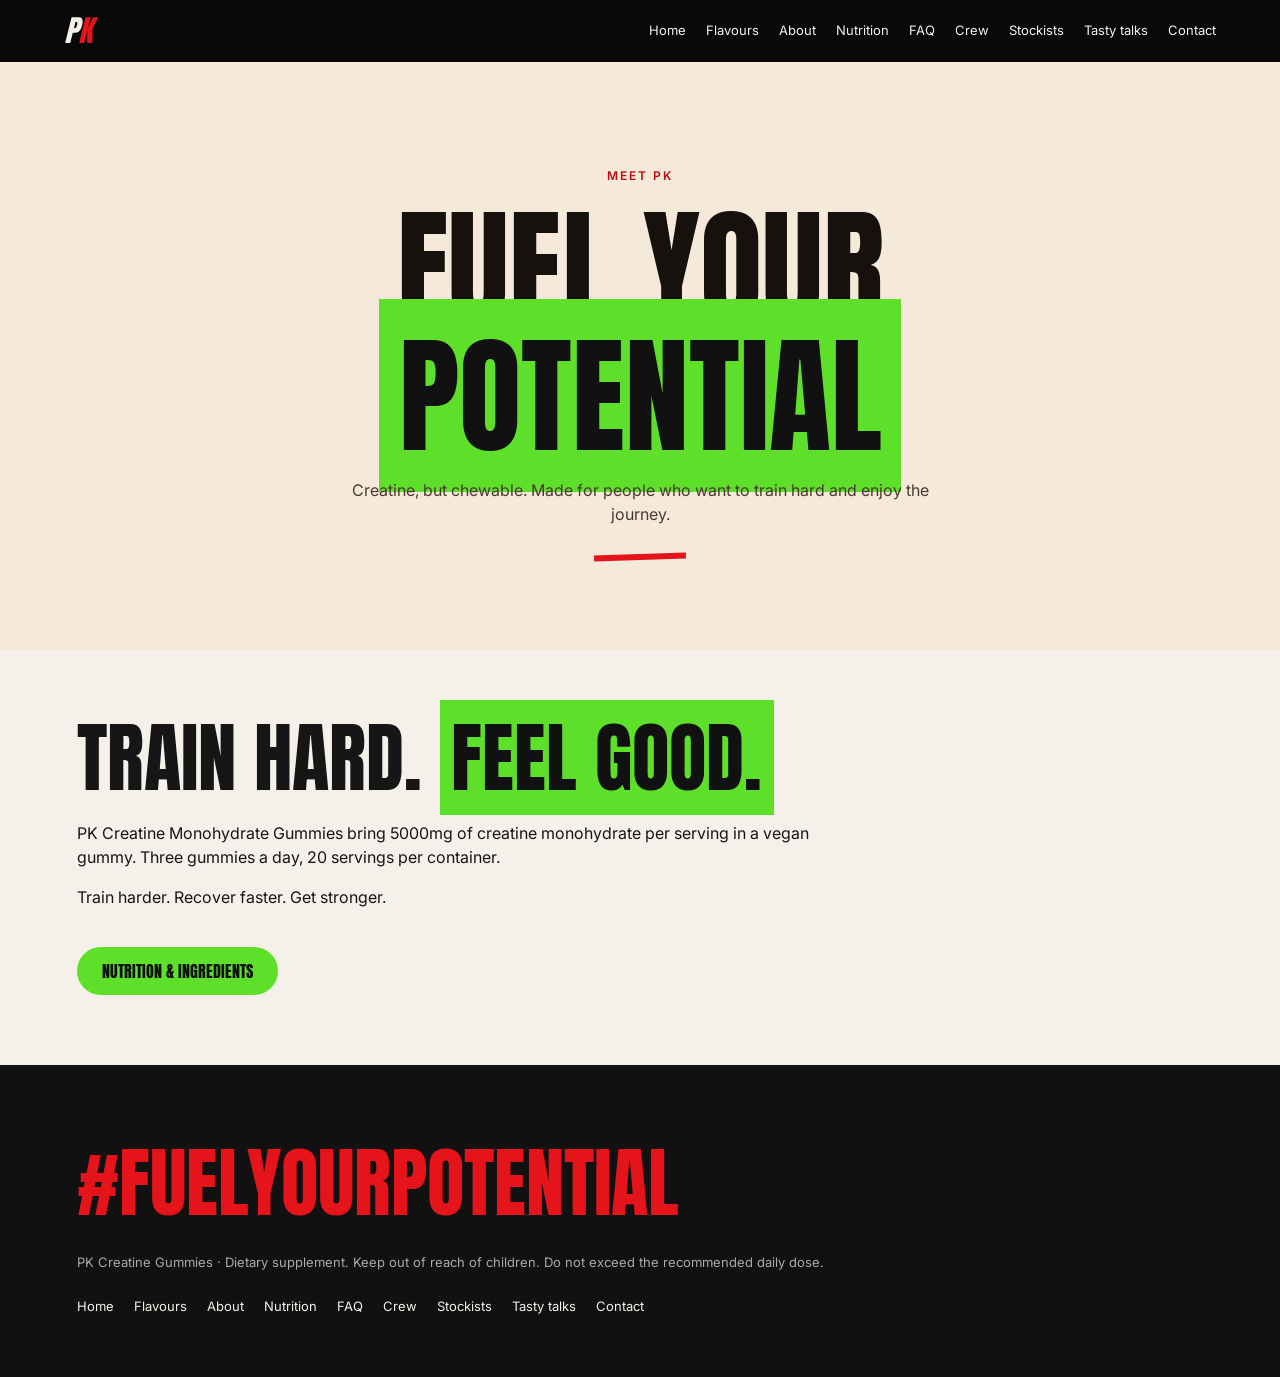
==== about.html @ a65adfba "Add flavour concepts and light editorial pages Co-authored-by: arena-agent <297053741+arena-agent@us" ====
<!doctype html><html lang="en"><head><meta charset="utf-8"><meta name="viewport" content="width=device-width, initial-scale=1"><title>About | PK Creatine Gummies</title><link href="https://fonts.googleapis.com/css2?family=Anton&family=Inter:wght@400;600;700&display=swap" rel="stylesheet"><style>:root{--red:#e5141b;--green:#5ee02b;--bone:#f5f1ea}*{box-sizing:border-box}body{margin:0;background:#0a0a0a;color:var(--bone);font:16px/1.5 Inter,system-ui,sans-serif}h1,h2,h3,.brand,.btn{font-family:Anton,Impact,sans-serif;text-transform:uppercase;font-weight:400;line-height:1}a{color:inherit}header{position:sticky;top:0;z-index:5;background:#0a0a0aef;display:flex;align-items:center;justify-content:space-between;padding:16px 5vw;gap:20px}header .brand{font-style:italic;font-size:30px;text-decoration:none}header .brand span{color:var(--red)}nav{display:flex;gap:20px;align-items:center;flex-wrap:wrap}nav a{font-size:13px;text-decoration:none}nav a:hover{color:var(--green)}main{min-height:75vh}.hero{padding:100px 6vw 80px;background:radial-gradient(circle at 85% 20%,#8e0a0f,#120608 55%,#0a0a0a)}.eyebrow{text-transform:uppercase;letter-spacing:.16em;color:var(--green);font-size:12px;font-weight:600}h1{font-size:clamp(58px,10vw,140px);max-width:1000px;margin:18px 0}h1 em,h2 em{font-style:normal;background:var(--green);color:#111;padding:0 .15em}.hero p{max-width:620px;color:#ddd}.section{padding:70px 6vw}.light{background:var(--bone);color:#161616}.section h2{font-size:clamp(40px,6vw,80px);margin:0 0 24px}.grid{display:grid;grid-template-columns:repeat(auto-fit,minmax(230px,1fr));gap:20px}.card{background:#222;border-radius:24px;overflow:hidden}.light .card{background:#fff}.card img{width:100%;aspect-ratio:1;object-fit:cover}.content{padding:24px}.content h3{font-size:32px;margin:0 0 12px}.badge{display:inline-block;background:var(--green);color:#111;padding:6px 10px;border-radius:30px;font-size:11px;font-weight:700;text-transform:uppercase}.btn{display:inline-block;background:var(--green);color:#111;padding:16px 25px;border-radius:40px;text-decoration:none;margin-top:22px}.copy{max-width:750px}.note{font-size:14px;opacity:.75}footer{padding:60px 6vw;background:#111}footer strong{font:clamp(35px,6vw,80px) Anton,Impact,sans-serif;color:var(--red)}footer p{font-size:13px;color:#aaa}footer nav{margin-top:25px}@media(max-width:700px){header{align-items:flex-start}header nav{gap:9px 14px;justify-content:flex-end}header nav a{font-size:11px}.hero{padding-top:70px}}.hero{background:#f5e9da;color:#17110e;text-align:center;position:relative;overflow:hidden;padding:100px 6vw 90px}.hero h1{margin:18px auto}.hero p{color:#4c3730;margin:0 auto;max-width:620px}.hero .eyebrow{color:#b80e15}.hero:after{content:"";display:block;width:92px;height:6px;background:#e5141b;margin:28px auto 0;transform:rotate(-2deg)}.light .card{box-shadow:0 12px 35px #4a231112}.card .content h3{margin-top:10px}.section{position:relative}.card img{transition:transform .4s}.card:hover img{transform:scale(1.025)}@media(max-width:700px){.hero{padding:72px 6vw 65px}}</style></head><body><header><a class="brand" href="index.html" aria-label="PK home">P<span>K</span></a><nav aria-label="Main navigation"><a href="index.html">Home</a><a href="shop.html">Flavours</a><a href="about.html">About</a><a href="nutrition.html">Nutrition</a><a href="faq.html">FAQ</a><a href="crew.html">Crew</a><a href="stockists.html">Stockists</a><a href="talks.html">Tasty talks</a><a href="contact.html">Contact</a></nav></header><main><section class="hero"><span class="eyebrow">Meet PK</span><h1>Fuel your <em>potential</em></h1><p>Creatine, but chewable. Made for people who want to train hard and enjoy the journey.</p></section><section class="section light"><div class="copy"><h2>Train hard. <em>Feel good.</em></h2><p>PK Creatine Monohydrate Gummies bring 5000mg of creatine monohydrate per serving in a vegan gummy. Three gummies a day, 20 servings per container.</p><p>Train harder. Recover faster. Get stronger.</p><a class="btn" href="index.html#nut">Nutrition &amp; ingredients</a></div></section></main><footer><strong>#FUELYOURPOTENTIAL</strong><p>PK Creatine Gummies · Dietary supplement. Keep out of reach of children. Do not exceed the recommended daily dose.</p><nav aria-label="Footer navigation"><a href="index.html">Home</a><a href="shop.html">Flavours</a><a href="about.html">About</a><a href="nutrition.html">Nutrition</a><a href="faq.html">FAQ</a><a href="crew.html">Crew</a><a href="stockists.html">Stockists</a><a href="talks.html">Tasty talks</a><a href="contact.html">Contact</a></nav></footer></body></html>
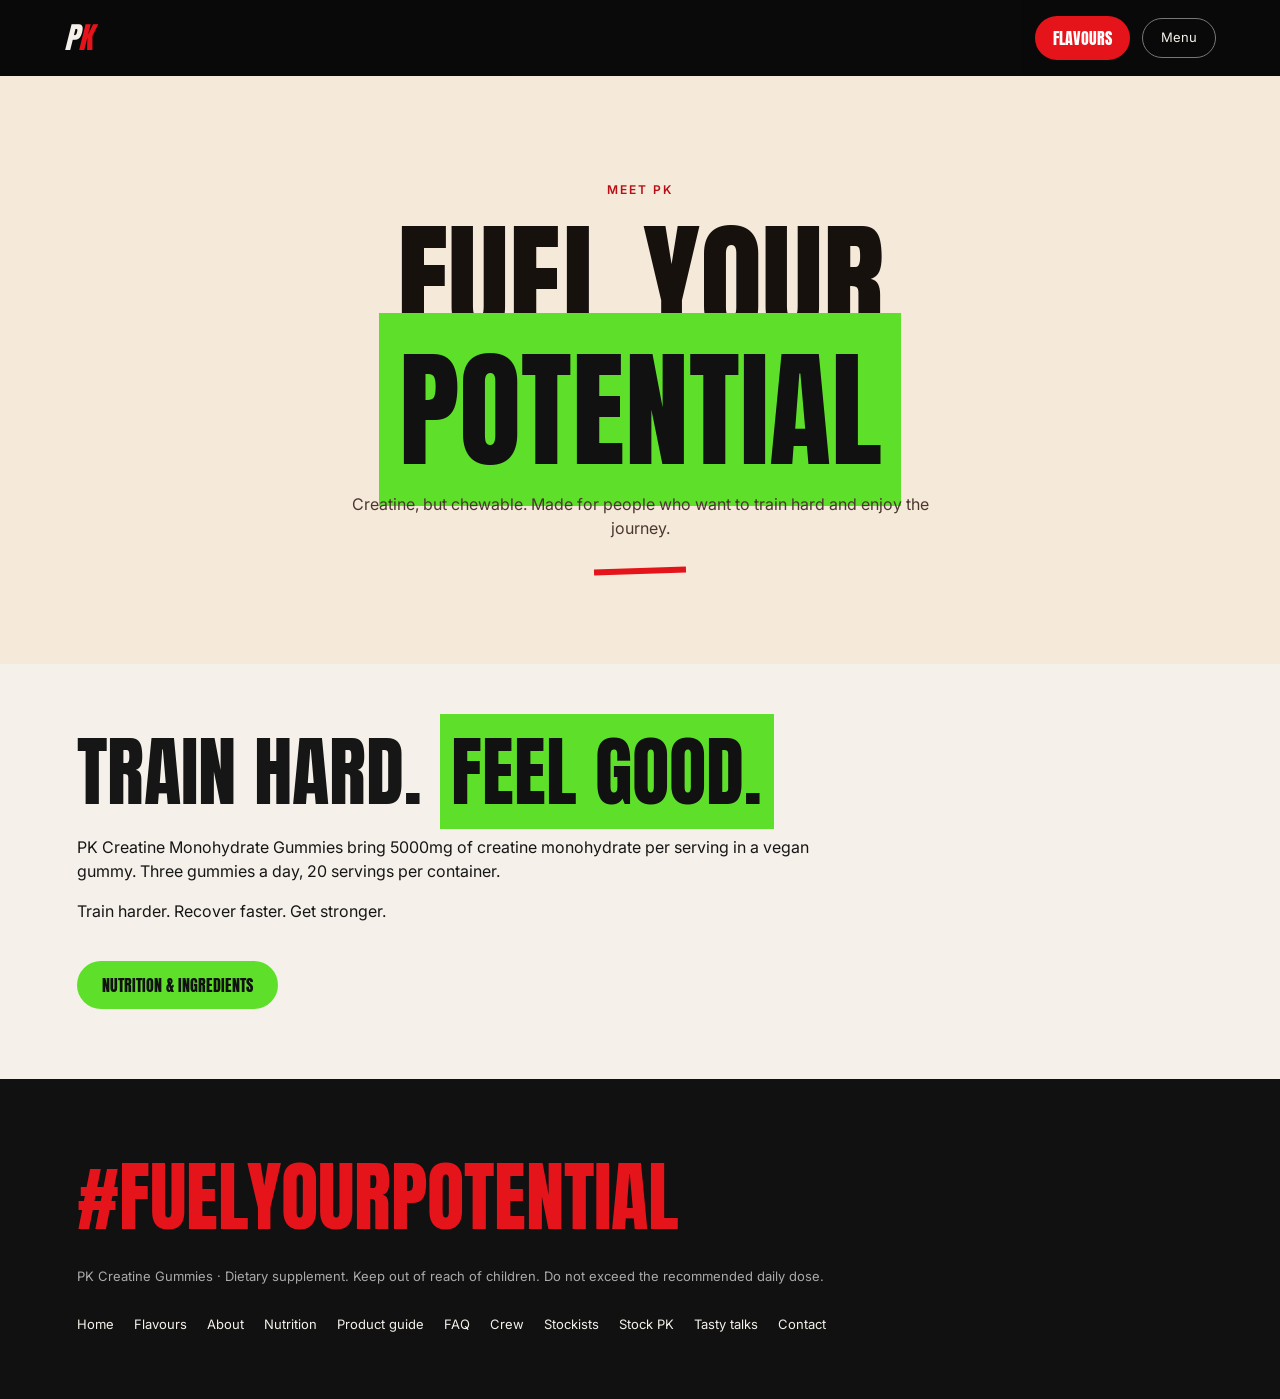
==== commit 0ae8f5a0: "Enhance navigation and add product and partner pages Co-authored-by: arena-agent <297053741+arena-ag" ====
--- a/about.html
+++ b/about.html
@@ -1 +1 @@
-<!doctype html><html lang="en"><head><meta charset="utf-8"><meta name="viewport" content="width=device-width, initial-scale=1"><title>About | PK Creatine Gummies</title><link href="https://fonts.googleapis.com/css2?family=Anton&family=Inter:wght@400;600;700&display=swap" rel="stylesheet"><style>:root{--red:#e5141b;--green:#5ee02b;--bone:#f5f1ea}*{box-sizing:border-box}body{margin:0;background:#0a0a0a;color:var(--bone);font:16px/1.5 Inter,system-ui,sans-serif}h1,h2,h3,.brand,.btn{font-family:Anton,Impact,sans-serif;text-transform:uppercase;font-weight:400;line-height:1}a{color:inherit}header{position:sticky;top:0;z-index:5;background:#0a0a0aef;display:flex;align-items:center;justify-content:space-between;padding:16px 5vw;gap:20px}header .brand{font-style:italic;font-size:30px;text-decoration:none}header .brand span{color:var(--red)}nav{display:flex;gap:20px;align-items:center;flex-wrap:wrap}nav a{font-size:13px;text-decoration:none}nav a:hover{color:var(--green)}main{min-height:75vh}.hero{padding:100px 6vw 80px;background:radial-gradient(circle at 85% 20%,#8e0a0f,#120608 55%,#0a0a0a)}.eyebrow{text-transform:uppercase;letter-spacing:.16em;color:var(--green);font-size:12px;font-weight:600}h1{font-size:clamp(58px,10vw,140px);max-width:1000px;margin:18px 0}h1 em,h2 em{font-style:normal;background:var(--green);color:#111;padding:0 .15em}.hero p{max-width:620px;color:#ddd}.section{padding:70px 6vw}.light{background:var(--bone);color:#161616}.section h2{font-size:clamp(40px,6vw,80px);margin:0 0 24px}.grid{display:grid;grid-template-columns:repeat(auto-fit,minmax(230px,1fr));gap:20px}.card{background:#222;border-radius:24px;overflow:hidden}.light .card{background:#fff}.card img{width:100%;aspect-ratio:1;object-fit:cover}.content{padding:24px}.content h3{font-size:32px;margin:0 0 12px}.badge{display:inline-block;background:var(--green);color:#111;padding:6px 10px;border-radius:30px;font-size:11px;font-weight:700;text-transform:uppercase}.btn{display:inline-block;background:var(--green);color:#111;padding:16px 25px;border-radius:40px;text-decoration:none;margin-top:22px}.copy{max-width:750px}.note{font-size:14px;opacity:.75}footer{padding:60px 6vw;background:#111}footer strong{font:clamp(35px,6vw,80px) Anton,Impact,sans-serif;color:var(--red)}footer p{font-size:13px;color:#aaa}footer nav{margin-top:25px}@media(max-width:700px){header{align-items:flex-start}header nav{gap:9px 14px;justify-content:flex-end}header nav a{font-size:11px}.hero{padding-top:70px}}.hero{background:#f5e9da;color:#17110e;text-align:center;position:relative;overflow:hidden;padding:100px 6vw 90px}.hero h1{margin:18px auto}.hero p{color:#4c3730;margin:0 auto;max-width:620px}.hero .eyebrow{color:#b80e15}.hero:after{content:"";display:block;width:92px;height:6px;background:#e5141b;margin:28px auto 0;transform:rotate(-2deg)}.light .card{box-shadow:0 12px 35px #4a231112}.card .content h3{margin-top:10px}.section{position:relative}.card img{transition:transform .4s}.card:hover img{transform:scale(1.025)}@media(max-width:700px){.hero{padding:72px 6vw 65px}}</style></head><body><header><a class="brand" href="index.html" aria-label="PK home">P<span>K</span></a><nav aria-label="Main navigation"><a href="index.html">Home</a><a href="shop.html">Flavours</a><a href="about.html">About</a><a href="nutrition.html">Nutrition</a><a href="faq.html">FAQ</a><a href="crew.html">Crew</a><a href="stockists.html">Stockists</a><a href="talks.html">Tasty talks</a><a href="contact.html">Contact</a></nav></header><main><section class="hero"><span class="eyebrow">Meet PK</span><h1>Fuel your <em>potential</em></h1><p>Creatine, but chewable. Made for people who want to train hard and enjoy the journey.</p></section><section class="section light"><div class="copy"><h2>Train hard. <em>Feel good.</em></h2><p>PK Creatine Monohydrate Gummies bring 5000mg of creatine monohydrate per serving in a vegan gummy. Three gummies a day, 20 servings per container.</p><p>Train harder. Recover faster. Get stronger.</p><a class="btn" href="index.html#nut">Nutrition &amp; ingredients</a></div></section></main><footer><strong>#FUELYOURPOTENTIAL</strong><p>PK Creatine Gummies · Dietary supplement. Keep out of reach of children. Do not exceed the recommended daily dose.</p><nav aria-label="Footer navigation"><a href="index.html">Home</a><a href="shop.html">Flavours</a><a href="about.html">About</a><a href="nutrition.html">Nutrition</a><a href="faq.html">FAQ</a><a href="crew.html">Crew</a><a href="stockists.html">Stockists</a><a href="talks.html">Tasty talks</a><a href="contact.html">Contact</a></nav></footer></body></html>+<!doctype html><html lang="en"><head><meta charset="utf-8"><meta name="viewport" content="width=device-width, initial-scale=1"><title>About | PK Creatine Gummies</title><link href="https://fonts.googleapis.com/css2?family=Anton&family=Inter:wght@400;600;700&display=swap" rel="stylesheet"><style>:root{--red:#e5141b;--green:#5ee02b;--bone:#f5f1ea}*{box-sizing:border-box}body{margin:0;background:#0a0a0a;color:var(--bone);font:16px/1.5 Inter,system-ui,sans-serif}h1,h2,h3,.brand,.btn{font-family:Anton,Impact,sans-serif;text-transform:uppercase;font-weight:400;line-height:1}a{color:inherit}header{position:sticky;top:0;z-index:5;background:#0a0a0aef;display:flex;align-items:center;justify-content:space-between;padding:16px 5vw;gap:20px}header .brand{font-style:italic;font-size:30px;text-decoration:none}header .brand span{color:var(--red)}nav{display:flex;gap:20px;align-items:center;flex-wrap:wrap}nav a{font-size:13px;text-decoration:none}nav a:hover{color:var(--green)}main{min-height:75vh}.hero{padding:100px 6vw 80px;background:radial-gradient(circle at 85% 20%,#8e0a0f,#120608 55%,#0a0a0a)}.eyebrow{text-transform:uppercase;letter-spacing:.16em;color:var(--green);font-size:12px;font-weight:600}h1{font-size:clamp(58px,10vw,140px);max-width:1000px;margin:18px 0}h1 em,h2 em{font-style:normal;background:var(--green);color:#111;padding:0 .15em}.hero p{max-width:620px;color:#ddd}.section{padding:70px 6vw}.light{background:var(--bone);color:#161616}.section h2{font-size:clamp(40px,6vw,80px);margin:0 0 24px}.grid{display:grid;grid-template-columns:repeat(auto-fit,minmax(230px,1fr));gap:20px}.card{background:#222;border-radius:24px;overflow:hidden}.light .card{background:#fff}.card img{width:100%;aspect-ratio:1;object-fit:cover}.content{padding:24px}.content h3{font-size:32px;margin:0 0 12px}.badge{display:inline-block;background:var(--green);color:#111;padding:6px 10px;border-radius:30px;font-size:11px;font-weight:700;text-transform:uppercase}.btn{display:inline-block;background:var(--green);color:#111;padding:16px 25px;border-radius:40px;text-decoration:none;margin-top:22px}.copy{max-width:750px}.note{font-size:14px;opacity:.75}footer{padding:60px 6vw;background:#111}footer strong{font:clamp(35px,6vw,80px) Anton,Impact,sans-serif;color:var(--red)}footer p{font-size:13px;color:#aaa}footer nav{margin-top:25px}@media(max-width:700px){header{align-items:flex-start}header nav{gap:9px 14px;justify-content:flex-end}header nav a{font-size:11px}.hero{padding-top:70px}}.hero{background:#f5e9da;color:#17110e;text-align:center;position:relative;overflow:hidden;padding:100px 6vw 90px}.hero h1{margin:18px auto}.hero p{color:#4c3730;margin:0 auto;max-width:620px}.hero .eyebrow{color:#b80e15}.hero:after{content:"";display:block;width:92px;height:6px;background:#e5141b;margin:28px auto 0;transform:rotate(-2deg)}.light .card{box-shadow:0 12px 35px #4a231112}.card .content h3{margin-top:10px}.section{position:relative}.card img{transition:transform .4s}.card:hover img{transform:scale(1.025)}@media(max-width:700px){.hero{padding:72px 6vw 65px}}</style><style>header{align-items:center}header .header-actions{display:flex;gap:12px;align-items:center}header .header-shop{background:#e5141b;border-radius:30px;padding:10px 18px;color:white;text-decoration:none;font:16px Anton,Impact,sans-serif;text-transform:uppercase}header details{position:relative}header summary{cursor:pointer;list-style:none;border:1px solid #777;border-radius:30px;padding:9px 18px;font-size:13px}header summary::-webkit-details-marker{display:none}header details nav{position:absolute;top:calc(100% + 12px);right:0;width:min(300px,85vw);display:grid;gap:0;background:#f5f1ea;color:#171717;padding:14px;border-radius:20px;box-shadow:0 16px 60px #0008;max-height:75vh;overflow:auto}header details nav a{padding:10px;border-radius:8px;font-size:15px}header details nav a:hover{background:#e5141b;color:#fff}footer nav a{padding:4px 0}.split{display:grid;grid-template-columns:1fr 1fr;gap:clamp(24px,5vw,80px);align-items:center;max-width:1300px;margin:auto}.split img{width:100%;max-height:540px;object-fit:cover;border-radius:28px;transform:rotate(2deg)}.split h2{margin-top:16px}.product-hero{display:flex;justify-content:center;gap:14px;margin:42px auto 0;max-width:740px}.product-hero img{width:clamp(115px,20vw,220px);aspect-ratio:1;object-fit:cover;border-radius:24px;box-shadow:0 20px 40px #5c221d40}.product-hero img:first-child{transform:rotate(-7deg)}.product-hero img:last-child{transform:rotate(7deg)}a:focus-visible,summary:focus-visible{outline:3px solid #5ee02b;outline-offset:4px}@media(max-width:700px){.split{grid-template-columns:1fr}.split img{max-height:380px}.product-hero img{width:29%}}</style></head><body><header><a class="brand" href="index.html" aria-label="PK home">P<span>K</span></a><div class="header-actions"><a class="header-shop" href="shop.html">Flavours</a><details><summary>Menu</summary><nav aria-label="Main navigation"><a href="index.html">Home</a><a href="shop.html">Flavours</a><a href="about.html">About</a><a href="nutrition.html">Nutrition</a><a href="guide.html">Product guide</a><a href="faq.html">FAQ</a><a href="crew.html">Crew</a><a href="stockists.html">Stockists</a><a href="wholesale.html">Stock PK</a><a href="talks.html">Tasty talks</a><a href="contact.html">Contact</a></nav></details></div></header><main><section class="hero"><span class="eyebrow">Meet PK</span><h1>Fuel your <em>potential</em></h1><p>Creatine, but chewable. Made for people who want to train hard and enjoy the journey.</p></section><section class="section light"><div class="copy"><h2>Train hard. <em>Feel good.</em></h2><p>PK Creatine Monohydrate Gummies bring 5000mg of creatine monohydrate per serving in a vegan gummy. Three gummies a day, 20 servings per container.</p><p>Train harder. Recover faster. Get stronger.</p><a class="btn" href="index.html#nut">Nutrition &amp; ingredients</a></div></section></main><footer><strong>#FUELYOURPOTENTIAL</strong><p>PK Creatine Gummies · Dietary supplement. Keep out of reach of children. Do not exceed the recommended daily dose.</p><nav aria-label="Footer navigation"><a href="index.html">Home</a><a href="shop.html">Flavours</a><a href="about.html">About</a><a href="nutrition.html">Nutrition</a><a href="guide.html">Product guide</a><a href="faq.html">FAQ</a><a href="crew.html">Crew</a><a href="stockists.html">Stockists</a><a href="wholesale.html">Stock PK</a><a href="talks.html">Tasty talks</a><a href="contact.html">Contact</a></nav></footer></body></html>
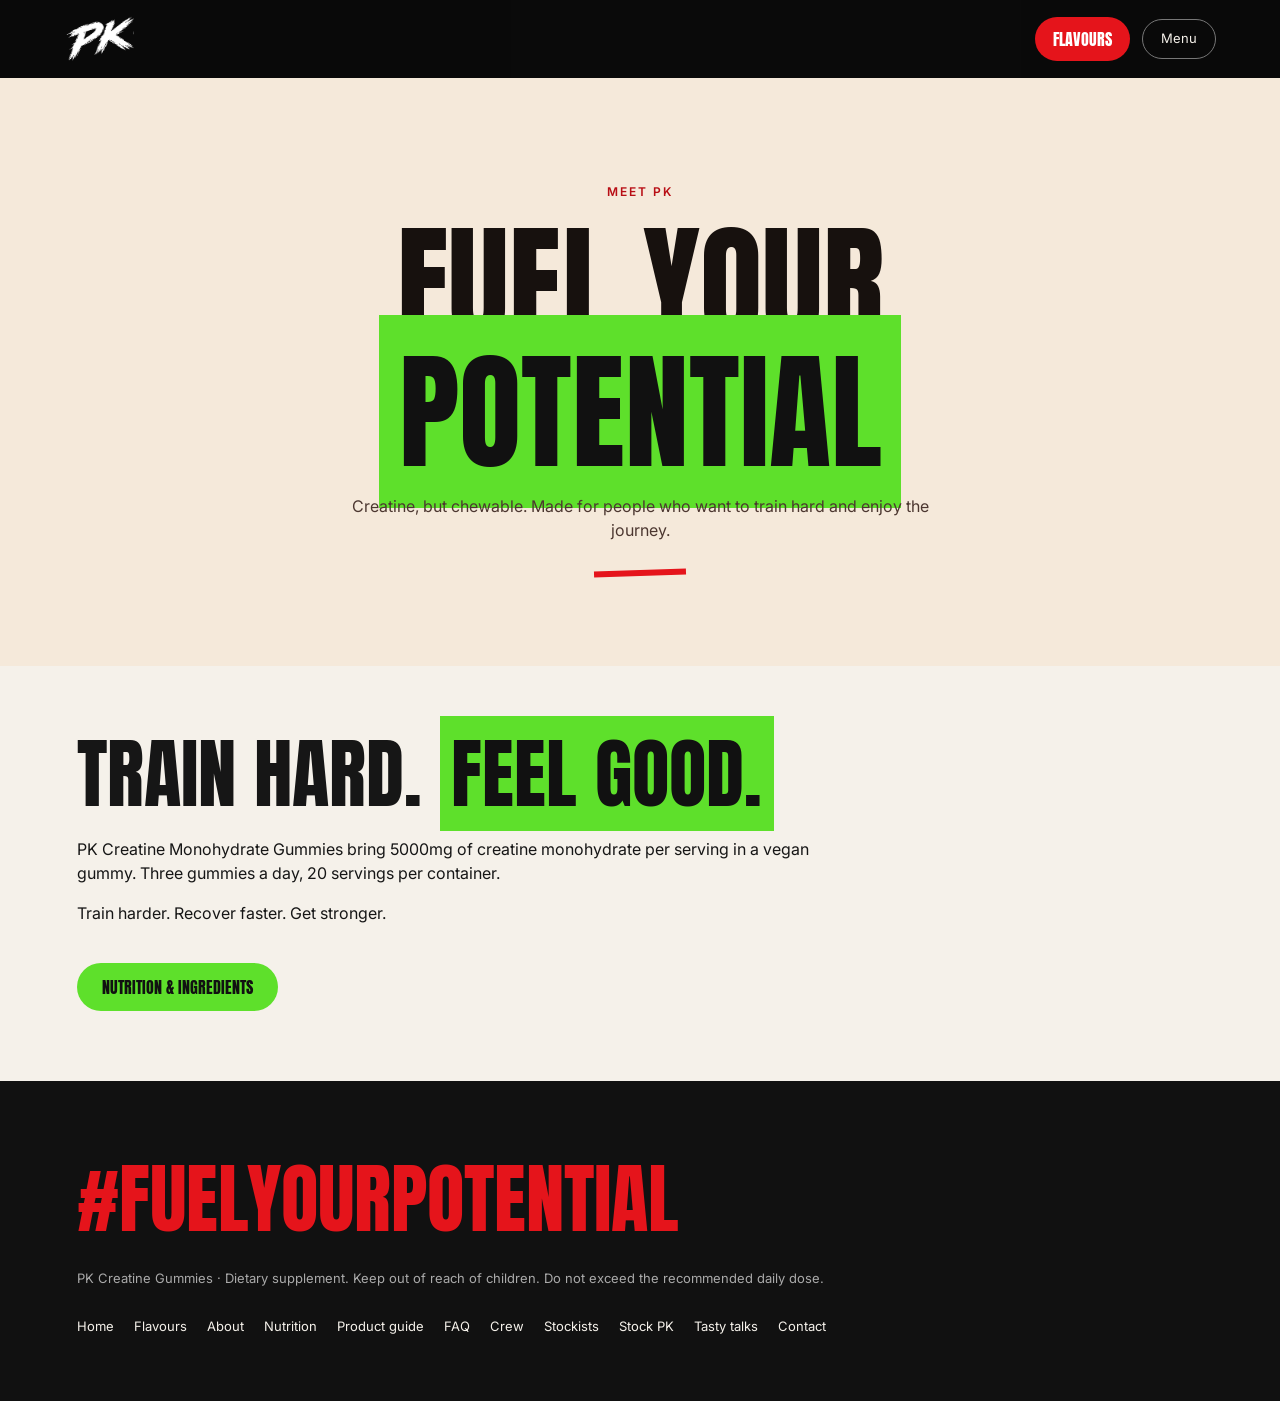
==== commit 3e959668: "Use packaging logo in opening and site navigation Co-authored-by: arena-agent <297053741+arena-agent" ====
--- a/about.html
+++ b/about.html
@@ -1 +1 @@
-<!doctype html><html lang="en"><head><meta charset="utf-8"><meta name="viewport" content="width=device-width, initial-scale=1"><title>About | PK Creatine Gummies</title><link href="https://fonts.googleapis.com/css2?family=Anton&family=Inter:wght@400;600;700&display=swap" rel="stylesheet"><style>:root{--red:#e5141b;--green:#5ee02b;--bone:#f5f1ea}*{box-sizing:border-box}body{margin:0;background:#0a0a0a;color:var(--bone);font:16px/1.5 Inter,system-ui,sans-serif}h1,h2,h3,.brand,.btn{font-family:Anton,Impact,sans-serif;text-transform:uppercase;font-weight:400;line-height:1}a{color:inherit}header{position:sticky;top:0;z-index:5;background:#0a0a0aef;display:flex;align-items:center;justify-content:space-between;padding:16px 5vw;gap:20px}header .brand{font-style:italic;font-size:30px;text-decoration:none}header .brand span{color:var(--red)}nav{display:flex;gap:20px;align-items:center;flex-wrap:wrap}nav a{font-size:13px;text-decoration:none}nav a:hover{color:var(--green)}main{min-height:75vh}.hero{padding:100px 6vw 80px;background:radial-gradient(circle at 85% 20%,#8e0a0f,#120608 55%,#0a0a0a)}.eyebrow{text-transform:uppercase;letter-spacing:.16em;color:var(--green);font-size:12px;font-weight:600}h1{font-size:clamp(58px,10vw,140px);max-width:1000px;margin:18px 0}h1 em,h2 em{font-style:normal;background:var(--green);color:#111;padding:0 .15em}.hero p{max-width:620px;color:#ddd}.section{padding:70px 6vw}.light{background:var(--bone);color:#161616}.section h2{font-size:clamp(40px,6vw,80px);margin:0 0 24px}.grid{display:grid;grid-template-columns:repeat(auto-fit,minmax(230px,1fr));gap:20px}.card{background:#222;border-radius:24px;overflow:hidden}.light .card{background:#fff}.card img{width:100%;aspect-ratio:1;object-fit:cover}.content{padding:24px}.content h3{font-size:32px;margin:0 0 12px}.badge{display:inline-block;background:var(--green);color:#111;padding:6px 10px;border-radius:30px;font-size:11px;font-weight:700;text-transform:uppercase}.btn{display:inline-block;background:var(--green);color:#111;padding:16px 25px;border-radius:40px;text-decoration:none;margin-top:22px}.copy{max-width:750px}.note{font-size:14px;opacity:.75}footer{padding:60px 6vw;background:#111}footer strong{font:clamp(35px,6vw,80px) Anton,Impact,sans-serif;color:var(--red)}footer p{font-size:13px;color:#aaa}footer nav{margin-top:25px}@media(max-width:700px){header{align-items:flex-start}header nav{gap:9px 14px;justify-content:flex-end}header nav a{font-size:11px}.hero{padding-top:70px}}.hero{background:#f5e9da;color:#17110e;text-align:center;position:relative;overflow:hidden;padding:100px 6vw 90px}.hero h1{margin:18px auto}.hero p{color:#4c3730;margin:0 auto;max-width:620px}.hero .eyebrow{color:#b80e15}.hero:after{content:"";display:block;width:92px;height:6px;background:#e5141b;margin:28px auto 0;transform:rotate(-2deg)}.light .card{box-shadow:0 12px 35px #4a231112}.card .content h3{margin-top:10px}.section{position:relative}.card img{transition:transform .4s}.card:hover img{transform:scale(1.025)}@media(max-width:700px){.hero{padding:72px 6vw 65px}}</style><style>header{align-items:center}header .header-actions{display:flex;gap:12px;align-items:center}header .header-shop{background:#e5141b;border-radius:30px;padding:10px 18px;color:white;text-decoration:none;font:16px Anton,Impact,sans-serif;text-transform:uppercase}header details{position:relative}header summary{cursor:pointer;list-style:none;border:1px solid #777;border-radius:30px;padding:9px 18px;font-size:13px}header summary::-webkit-details-marker{display:none}header details nav{position:absolute;top:calc(100% + 12px);right:0;width:min(300px,85vw);display:grid;gap:0;background:#f5f1ea;color:#171717;padding:14px;border-radius:20px;box-shadow:0 16px 60px #0008;max-height:75vh;overflow:auto}header details nav a{padding:10px;border-radius:8px;font-size:15px}header details nav a:hover{background:#e5141b;color:#fff}footer nav a{padding:4px 0}.split{display:grid;grid-template-columns:1fr 1fr;gap:clamp(24px,5vw,80px);align-items:center;max-width:1300px;margin:auto}.split img{width:100%;max-height:540px;object-fit:cover;border-radius:28px;transform:rotate(2deg)}.split h2{margin-top:16px}.product-hero{display:flex;justify-content:center;gap:14px;margin:42px auto 0;max-width:740px}.product-hero img{width:clamp(115px,20vw,220px);aspect-ratio:1;object-fit:cover;border-radius:24px;box-shadow:0 20px 40px #5c221d40}.product-hero img:first-child{transform:rotate(-7deg)}.product-hero img:last-child{transform:rotate(7deg)}a:focus-visible,summary:focus-visible{outline:3px solid #5ee02b;outline-offset:4px}@media(max-width:700px){.split{grid-template-columns:1fr}.split img{max-height:380px}.product-hero img{width:29%}}</style></head><body><header><a class="brand" href="index.html" aria-label="PK home">P<span>K</span></a><div class="header-actions"><a class="header-shop" href="shop.html">Flavours</a><details><summary>Menu</summary><nav aria-label="Main navigation"><a href="index.html">Home</a><a href="shop.html">Flavours</a><a href="about.html">About</a><a href="nutrition.html">Nutrition</a><a href="guide.html">Product guide</a><a href="faq.html">FAQ</a><a href="crew.html">Crew</a><a href="stockists.html">Stockists</a><a href="wholesale.html">Stock PK</a><a href="talks.html">Tasty talks</a><a href="contact.html">Contact</a></nav></details></div></header><main><section class="hero"><span class="eyebrow">Meet PK</span><h1>Fuel your <em>potential</em></h1><p>Creatine, but chewable. Made for people who want to train hard and enjoy the journey.</p></section><section class="section light"><div class="copy"><h2>Train hard. <em>Feel good.</em></h2><p>PK Creatine Monohydrate Gummies bring 5000mg of creatine monohydrate per serving in a vegan gummy. Three gummies a day, 20 servings per container.</p><p>Train harder. Recover faster. Get stronger.</p><a class="btn" href="index.html#nut">Nutrition &amp; ingredients</a></div></section></main><footer><strong>#FUELYOURPOTENTIAL</strong><p>PK Creatine Gummies · Dietary supplement. Keep out of reach of children. Do not exceed the recommended daily dose.</p><nav aria-label="Footer navigation"><a href="index.html">Home</a><a href="shop.html">Flavours</a><a href="about.html">About</a><a href="nutrition.html">Nutrition</a><a href="guide.html">Product guide</a><a href="faq.html">FAQ</a><a href="crew.html">Crew</a><a href="stockists.html">Stockists</a><a href="wholesale.html">Stock PK</a><a href="talks.html">Tasty talks</a><a href="contact.html">Contact</a></nav></footer></body></html>+<!doctype html><html lang="en"><head><meta charset="utf-8"><meta name="viewport" content="width=device-width, initial-scale=1"><title>About | PK Creatine Gummies</title><link href="https://fonts.googleapis.com/css2?family=Anton&family=Inter:wght@400;600;700&display=swap" rel="stylesheet"><style>:root{--red:#e5141b;--green:#5ee02b;--bone:#f5f1ea}*{box-sizing:border-box}body{margin:0;background:#0a0a0a;color:var(--bone);font:16px/1.5 Inter,system-ui,sans-serif}h1,h2,h3,.brand,.btn{font-family:Anton,Impact,sans-serif;text-transform:uppercase;font-weight:400;line-height:1}a{color:inherit}header{position:sticky;top:0;z-index:5;background:#0a0a0aef;display:flex;align-items:center;justify-content:space-between;padding:16px 5vw;gap:20px}header .brand{font-style:italic;font-size:30px;text-decoration:none}header .brand span{color:var(--red)}nav{display:flex;gap:20px;align-items:center;flex-wrap:wrap}nav a{font-size:13px;text-decoration:none}nav a:hover{color:var(--green)}main{min-height:75vh}.hero{padding:100px 6vw 80px;background:radial-gradient(circle at 85% 20%,#8e0a0f,#120608 55%,#0a0a0a)}.eyebrow{text-transform:uppercase;letter-spacing:.16em;color:var(--green);font-size:12px;font-weight:600}h1{font-size:clamp(58px,10vw,140px);max-width:1000px;margin:18px 0}h1 em,h2 em{font-style:normal;background:var(--green);color:#111;padding:0 .15em}.hero p{max-width:620px;color:#ddd}.section{padding:70px 6vw}.light{background:var(--bone);color:#161616}.section h2{font-size:clamp(40px,6vw,80px);margin:0 0 24px}.grid{display:grid;grid-template-columns:repeat(auto-fit,minmax(230px,1fr));gap:20px}.card{background:#222;border-radius:24px;overflow:hidden}.light .card{background:#fff}.card img{width:100%;aspect-ratio:1;object-fit:cover}.content{padding:24px}.content h3{font-size:32px;margin:0 0 12px}.badge{display:inline-block;background:var(--green);color:#111;padding:6px 10px;border-radius:30px;font-size:11px;font-weight:700;text-transform:uppercase}.btn{display:inline-block;background:var(--green);color:#111;padding:16px 25px;border-radius:40px;text-decoration:none;margin-top:22px}.copy{max-width:750px}.note{font-size:14px;opacity:.75}footer{padding:60px 6vw;background:#111}footer strong{font:clamp(35px,6vw,80px) Anton,Impact,sans-serif;color:var(--red)}footer p{font-size:13px;color:#aaa}footer nav{margin-top:25px}@media(max-width:700px){header{align-items:flex-start}header nav{gap:9px 14px;justify-content:flex-end}header nav a{font-size:11px}.hero{padding-top:70px}}.hero{background:#f5e9da;color:#17110e;text-align:center;position:relative;overflow:hidden;padding:100px 6vw 90px}.hero h1{margin:18px auto}.hero p{color:#4c3730;margin:0 auto;max-width:620px}.hero .eyebrow{color:#b80e15}.hero:after{content:"";display:block;width:92px;height:6px;background:#e5141b;margin:28px auto 0;transform:rotate(-2deg)}.light .card{box-shadow:0 12px 35px #4a231112}.card .content h3{margin-top:10px}.section{position:relative}.card img{transition:transform .4s}.card:hover img{transform:scale(1.025)}@media(max-width:700px){.hero{padding:72px 6vw 65px}}</style><style>header{align-items:center}header .header-actions{display:flex;gap:12px;align-items:center}header .header-shop{background:#e5141b;border-radius:30px;padding:10px 18px;color:white;text-decoration:none;font:16px Anton,Impact,sans-serif;text-transform:uppercase}header details{position:relative}header summary{cursor:pointer;list-style:none;border:1px solid #777;border-radius:30px;padding:9px 18px;font-size:13px}header summary::-webkit-details-marker{display:none}header details nav{position:absolute;top:calc(100% + 12px);right:0;width:min(300px,85vw);display:grid;gap:0;background:#f5f1ea;color:#171717;padding:14px;border-radius:20px;box-shadow:0 16px 60px #0008;max-height:75vh;overflow:auto}header details nav a{padding:10px;border-radius:8px;font-size:15px}header details nav a:hover{background:#e5141b;color:#fff}footer nav a{padding:4px 0}.split{display:grid;grid-template-columns:1fr 1fr;gap:clamp(24px,5vw,80px);align-items:center;max-width:1300px;margin:auto}.split img{width:100%;max-height:540px;object-fit:cover;border-radius:28px;transform:rotate(2deg)}.split h2{margin-top:16px}.product-hero{display:flex;justify-content:center;gap:14px;margin:42px auto 0;max-width:740px}.product-hero img{width:clamp(115px,20vw,220px);aspect-ratio:1;object-fit:cover;border-radius:24px;box-shadow:0 20px 40px #5c221d40}.product-hero img:first-child{transform:rotate(-7deg)}.product-hero img:last-child{transform:rotate(7deg)}a:focus-visible,summary:focus-visible{outline:3px solid #5ee02b;outline-offset:4px}@media(max-width:700px){.split{grid-template-columns:1fr}.split img{max-height:380px}.product-hero img{width:29%}}</style></head><body><header><a class="brand" href="index.html" aria-label="PK home"><img src="assets/pk-logo.png" alt="PK" style="display:block;width:70px;height:46px;object-fit:contain"></a><div class="header-actions"><a class="header-shop" href="shop.html">Flavours</a><details><summary>Menu</summary><nav aria-label="Main navigation"><a href="index.html">Home</a><a href="shop.html">Flavours</a><a href="about.html">About</a><a href="nutrition.html">Nutrition</a><a href="guide.html">Product guide</a><a href="faq.html">FAQ</a><a href="crew.html">Crew</a><a href="stockists.html">Stockists</a><a href="wholesale.html">Stock PK</a><a href="talks.html">Tasty talks</a><a href="contact.html">Contact</a></nav></details></div></header><main><section class="hero"><span class="eyebrow">Meet PK</span><h1>Fuel your <em>potential</em></h1><p>Creatine, but chewable. Made for people who want to train hard and enjoy the journey.</p></section><section class="section light"><div class="copy"><h2>Train hard. <em>Feel good.</em></h2><p>PK Creatine Monohydrate Gummies bring 5000mg of creatine monohydrate per serving in a vegan gummy. Three gummies a day, 20 servings per container.</p><p>Train harder. Recover faster. Get stronger.</p><a class="btn" href="index.html#nut">Nutrition &amp; ingredients</a></div></section></main><footer><strong>#FUELYOURPOTENTIAL</strong><p>PK Creatine Gummies · Dietary supplement. Keep out of reach of children. Do not exceed the recommended daily dose.</p><nav aria-label="Footer navigation"><a href="index.html">Home</a><a href="shop.html">Flavours</a><a href="about.html">About</a><a href="nutrition.html">Nutrition</a><a href="guide.html">Product guide</a><a href="faq.html">FAQ</a><a href="crew.html">Crew</a><a href="stockists.html">Stockists</a><a href="wholesale.html">Stock PK</a><a href="talks.html">Tasty talks</a><a href="contact.html">Contact</a></nav></footer></body></html>
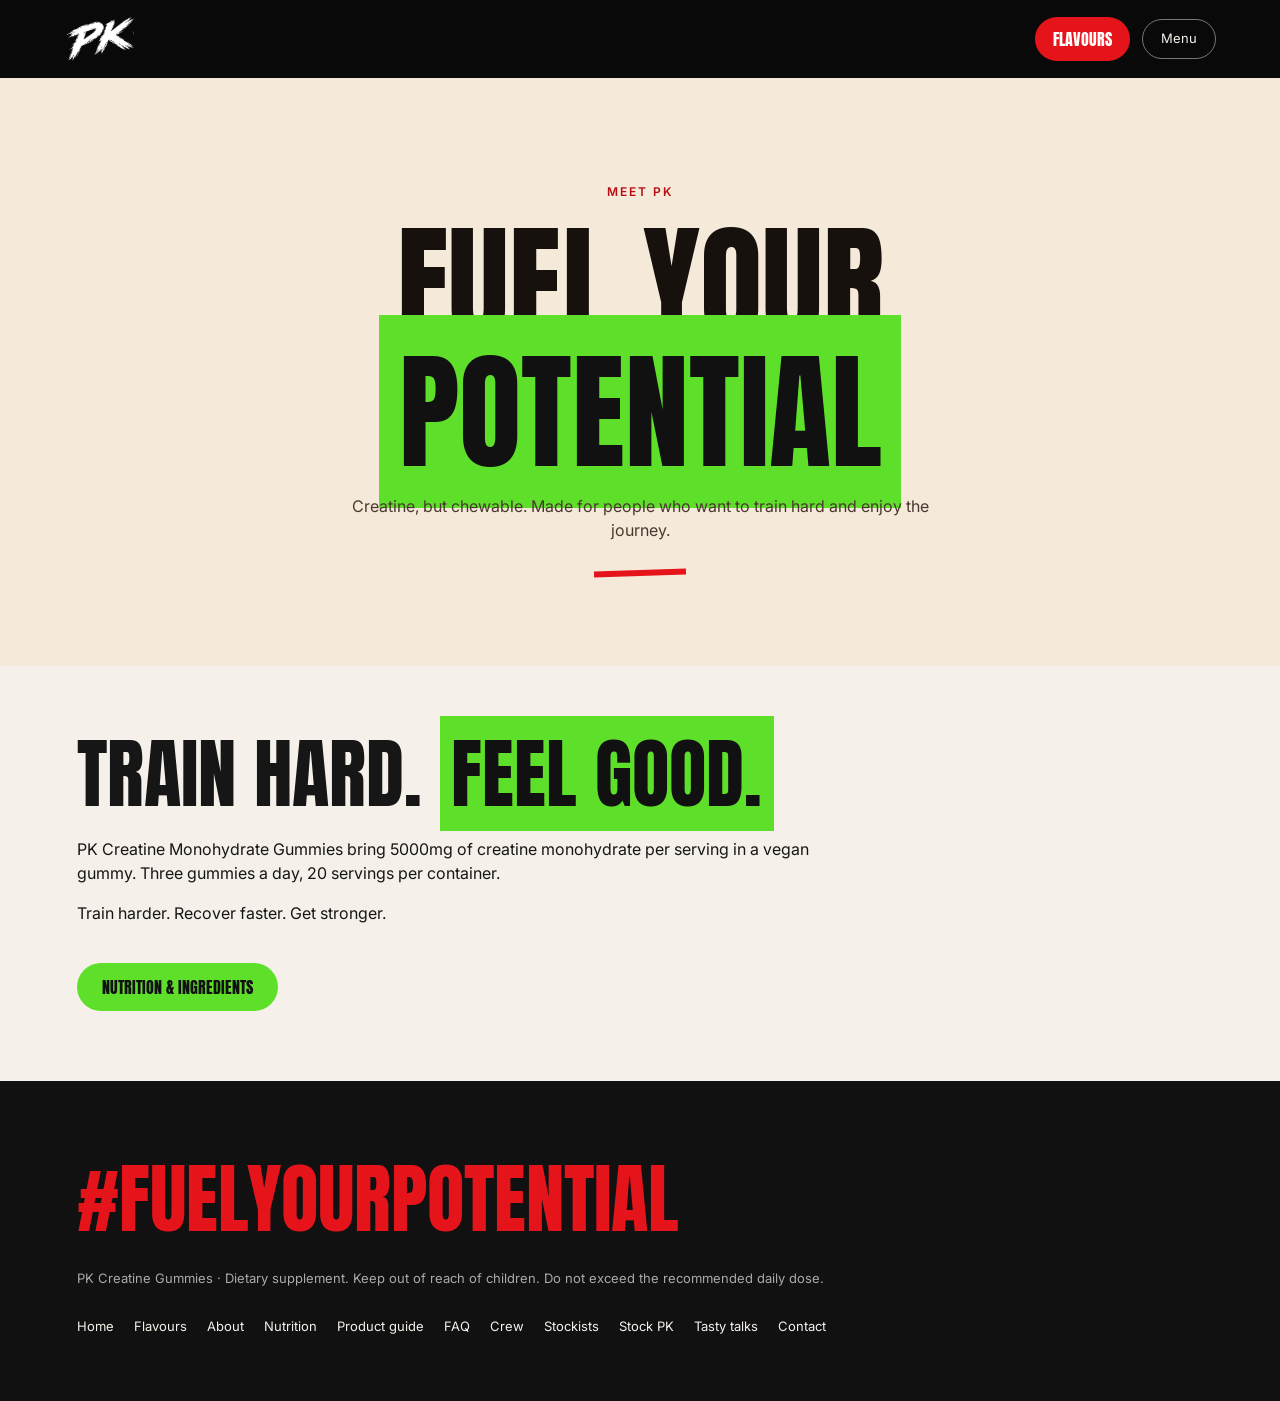
==== commit 4f564652: "Polish mobile experience and clarify preview content Co-authored-by: arena-agent <297053741+arena-ag" ====
--- a/about.html
+++ b/about.html
@@ -1 +1 @@
-<!doctype html><html lang="en"><head><meta charset="utf-8"><meta name="viewport" content="width=device-width, initial-scale=1"><title>About | PK Creatine Gummies</title><link href="https://fonts.googleapis.com/css2?family=Anton&family=Inter:wght@400;600;700&display=swap" rel="stylesheet"><style>:root{--red:#e5141b;--green:#5ee02b;--bone:#f5f1ea}*{box-sizing:border-box}body{margin:0;background:#0a0a0a;color:var(--bone);font:16px/1.5 Inter,system-ui,sans-serif}h1,h2,h3,.brand,.btn{font-family:Anton,Impact,sans-serif;text-transform:uppercase;font-weight:400;line-height:1}a{color:inherit}header{position:sticky;top:0;z-index:5;background:#0a0a0aef;display:flex;align-items:center;justify-content:space-between;padding:16px 5vw;gap:20px}header .brand{font-style:italic;font-size:30px;text-decoration:none}header .brand span{color:var(--red)}nav{display:flex;gap:20px;align-items:center;flex-wrap:wrap}nav a{font-size:13px;text-decoration:none}nav a:hover{color:var(--green)}main{min-height:75vh}.hero{padding:100px 6vw 80px;background:radial-gradient(circle at 85% 20%,#8e0a0f,#120608 55%,#0a0a0a)}.eyebrow{text-transform:uppercase;letter-spacing:.16em;color:var(--green);font-size:12px;font-weight:600}h1{font-size:clamp(58px,10vw,140px);max-width:1000px;margin:18px 0}h1 em,h2 em{font-style:normal;background:var(--green);color:#111;padding:0 .15em}.hero p{max-width:620px;color:#ddd}.section{padding:70px 6vw}.light{background:var(--bone);color:#161616}.section h2{font-size:clamp(40px,6vw,80px);margin:0 0 24px}.grid{display:grid;grid-template-columns:repeat(auto-fit,minmax(230px,1fr));gap:20px}.card{background:#222;border-radius:24px;overflow:hidden}.light .card{background:#fff}.card img{width:100%;aspect-ratio:1;object-fit:cover}.content{padding:24px}.content h3{font-size:32px;margin:0 0 12px}.badge{display:inline-block;background:var(--green);color:#111;padding:6px 10px;border-radius:30px;font-size:11px;font-weight:700;text-transform:uppercase}.btn{display:inline-block;background:var(--green);color:#111;padding:16px 25px;border-radius:40px;text-decoration:none;margin-top:22px}.copy{max-width:750px}.note{font-size:14px;opacity:.75}footer{padding:60px 6vw;background:#111}footer strong{font:clamp(35px,6vw,80px) Anton,Impact,sans-serif;color:var(--red)}footer p{font-size:13px;color:#aaa}footer nav{margin-top:25px}@media(max-width:700px){header{align-items:flex-start}header nav{gap:9px 14px;justify-content:flex-end}header nav a{font-size:11px}.hero{padding-top:70px}}.hero{background:#f5e9da;color:#17110e;text-align:center;position:relative;overflow:hidden;padding:100px 6vw 90px}.hero h1{margin:18px auto}.hero p{color:#4c3730;margin:0 auto;max-width:620px}.hero .eyebrow{color:#b80e15}.hero:after{content:"";display:block;width:92px;height:6px;background:#e5141b;margin:28px auto 0;transform:rotate(-2deg)}.light .card{box-shadow:0 12px 35px #4a231112}.card .content h3{margin-top:10px}.section{position:relative}.card img{transition:transform .4s}.card:hover img{transform:scale(1.025)}@media(max-width:700px){.hero{padding:72px 6vw 65px}}</style><style>header{align-items:center}header .header-actions{display:flex;gap:12px;align-items:center}header .header-shop{background:#e5141b;border-radius:30px;padding:10px 18px;color:white;text-decoration:none;font:16px Anton,Impact,sans-serif;text-transform:uppercase}header details{position:relative}header summary{cursor:pointer;list-style:none;border:1px solid #777;border-radius:30px;padding:9px 18px;font-size:13px}header summary::-webkit-details-marker{display:none}header details nav{position:absolute;top:calc(100% + 12px);right:0;width:min(300px,85vw);display:grid;gap:0;background:#f5f1ea;color:#171717;padding:14px;border-radius:20px;box-shadow:0 16px 60px #0008;max-height:75vh;overflow:auto}header details nav a{padding:10px;border-radius:8px;font-size:15px}header details nav a:hover{background:#e5141b;color:#fff}footer nav a{padding:4px 0}.split{display:grid;grid-template-columns:1fr 1fr;gap:clamp(24px,5vw,80px);align-items:center;max-width:1300px;margin:auto}.split img{width:100%;max-height:540px;object-fit:cover;border-radius:28px;transform:rotate(2deg)}.split h2{margin-top:16px}.product-hero{display:flex;justify-content:center;gap:14px;margin:42px auto 0;max-width:740px}.product-hero img{width:clamp(115px,20vw,220px);aspect-ratio:1;object-fit:cover;border-radius:24px;box-shadow:0 20px 40px #5c221d40}.product-hero img:first-child{transform:rotate(-7deg)}.product-hero img:last-child{transform:rotate(7deg)}a:focus-visible,summary:focus-visible{outline:3px solid #5ee02b;outline-offset:4px}@media(max-width:700px){.split{grid-template-columns:1fr}.split img{max-height:380px}.product-hero img{width:29%}}</style></head><body><header><a class="brand" href="index.html" aria-label="PK home"><img src="assets/pk-logo.png" alt="PK" style="display:block;width:70px;height:46px;object-fit:contain"></a><div class="header-actions"><a class="header-shop" href="shop.html">Flavours</a><details><summary>Menu</summary><nav aria-label="Main navigation"><a href="index.html">Home</a><a href="shop.html">Flavours</a><a href="about.html">About</a><a href="nutrition.html">Nutrition</a><a href="guide.html">Product guide</a><a href="faq.html">FAQ</a><a href="crew.html">Crew</a><a href="stockists.html">Stockists</a><a href="wholesale.html">Stock PK</a><a href="talks.html">Tasty talks</a><a href="contact.html">Contact</a></nav></details></div></header><main><section class="hero"><span class="eyebrow">Meet PK</span><h1>Fuel your <em>potential</em></h1><p>Creatine, but chewable. Made for people who want to train hard and enjoy the journey.</p></section><section class="section light"><div class="copy"><h2>Train hard. <em>Feel good.</em></h2><p>PK Creatine Monohydrate Gummies bring 5000mg of creatine monohydrate per serving in a vegan gummy. Three gummies a day, 20 servings per container.</p><p>Train harder. Recover faster. Get stronger.</p><a class="btn" href="index.html#nut">Nutrition &amp; ingredients</a></div></section></main><footer><strong>#FUELYOURPOTENTIAL</strong><p>PK Creatine Gummies · Dietary supplement. Keep out of reach of children. Do not exceed the recommended daily dose.</p><nav aria-label="Footer navigation"><a href="index.html">Home</a><a href="shop.html">Flavours</a><a href="about.html">About</a><a href="nutrition.html">Nutrition</a><a href="guide.html">Product guide</a><a href="faq.html">FAQ</a><a href="crew.html">Crew</a><a href="stockists.html">Stockists</a><a href="wholesale.html">Stock PK</a><a href="talks.html">Tasty talks</a><a href="contact.html">Contact</a></nav></footer></body></html>+<!doctype html><html lang="en"><head><meta charset="utf-8"><meta name="viewport" content="width=device-width, initial-scale=1"><title>About | PK Creatine Gummies</title><link href="https://fonts.googleapis.com/css2?family=Anton&family=Inter:wght@400;600;700&display=swap" rel="stylesheet"><style>:root{--red:#e5141b;--green:#5ee02b;--bone:#f5f1ea}*{box-sizing:border-box}body{margin:0;background:#0a0a0a;color:var(--bone);font:16px/1.5 Inter,system-ui,sans-serif}h1,h2,h3,.brand,.btn{font-family:Anton,Impact,sans-serif;text-transform:uppercase;font-weight:400;line-height:1}a{color:inherit}header{position:sticky;top:0;z-index:5;background:#0a0a0aef;display:flex;align-items:center;justify-content:space-between;padding:16px 5vw;gap:20px}header .brand{font-style:italic;font-size:30px;text-decoration:none}header .brand span{color:var(--red)}nav{display:flex;gap:20px;align-items:center;flex-wrap:wrap}nav a{font-size:13px;text-decoration:none}nav a:hover{color:var(--green)}main{min-height:75vh}.hero{padding:100px 6vw 80px;background:radial-gradient(circle at 85% 20%,#8e0a0f,#120608 55%,#0a0a0a)}.eyebrow{text-transform:uppercase;letter-spacing:.16em;color:var(--green);font-size:12px;font-weight:600}h1{font-size:clamp(58px,10vw,140px);max-width:1000px;margin:18px 0}h1 em,h2 em{font-style:normal;background:var(--green);color:#111;padding:0 .15em}.hero p{max-width:620px;color:#ddd}.section{padding:70px 6vw}.light{background:var(--bone);color:#161616}.section h2{font-size:clamp(40px,6vw,80px);margin:0 0 24px}.grid{display:grid;grid-template-columns:repeat(auto-fit,minmax(230px,1fr));gap:20px}.card{background:#222;border-radius:24px;overflow:hidden}.light .card{background:#fff}.card img{width:100%;aspect-ratio:1;object-fit:cover}.content{padding:24px}.content h3{font-size:32px;margin:0 0 12px}.badge{display:inline-block;background:var(--green);color:#111;padding:6px 10px;border-radius:30px;font-size:11px;font-weight:700;text-transform:uppercase}.btn{display:inline-block;background:var(--green);color:#111;padding:16px 25px;border-radius:40px;text-decoration:none;margin-top:22px}.copy{max-width:750px}.note{font-size:14px;opacity:.75}footer{padding:60px 6vw;background:#111}footer strong{font:clamp(35px,6vw,80px) Anton,Impact,sans-serif;color:var(--red)}footer p{font-size:13px;color:#aaa}footer nav{margin-top:25px}@media(max-width:700px){header{align-items:flex-start}header nav{gap:9px 14px;justify-content:flex-end}header nav a{font-size:11px}.hero{padding-top:70px}}.hero{background:#f5e9da;color:#17110e;text-align:center;position:relative;overflow:hidden;padding:100px 6vw 90px}.hero h1{margin:18px auto}.hero p{color:#4c3730;margin:0 auto;max-width:620px}.hero .eyebrow{color:#b80e15}.hero:after{content:"";display:block;width:92px;height:6px;background:#e5141b;margin:28px auto 0;transform:rotate(-2deg)}.light .card{box-shadow:0 12px 35px #4a231112}.card .content h3{margin-top:10px}.section{position:relative}.card img{transition:transform .4s}.card:hover img{transform:scale(1.025)}@media(max-width:700px){.hero{padding:72px 6vw 65px}}</style><style>header{align-items:center}header .header-actions{display:flex;gap:12px;align-items:center}header .header-shop{background:#e5141b;border-radius:30px;padding:10px 18px;color:white;text-decoration:none;font:16px Anton,Impact,sans-serif;text-transform:uppercase}header details{position:relative}header summary{cursor:pointer;list-style:none;border:1px solid #777;border-radius:30px;padding:9px 18px;font-size:13px}header summary::-webkit-details-marker{display:none}header details nav{position:absolute;top:calc(100% + 12px);right:0;width:min(300px,85vw);display:grid;gap:0;background:#f5f1ea;color:#171717;padding:14px;border-radius:20px;box-shadow:0 16px 60px #0008;max-height:75vh;overflow:auto}header details nav a{padding:10px;border-radius:8px;font-size:15px}header details nav a:hover{background:#e5141b;color:#fff}footer nav a{padding:4px 0}.split{display:grid;grid-template-columns:1fr 1fr;gap:clamp(24px,5vw,80px);align-items:center;max-width:1300px;margin:auto}.split img{width:100%;max-height:540px;object-fit:cover;border-radius:28px;transform:rotate(2deg)}.split h2{margin-top:16px}.product-hero{display:flex;justify-content:center;gap:14px;margin:42px auto 0;max-width:740px}.product-hero img{width:clamp(115px,20vw,220px);aspect-ratio:1;object-fit:cover;border-radius:24px;box-shadow:0 20px 40px #5c221d40}.product-hero img:first-child{transform:rotate(-7deg)}.product-hero img:last-child{transform:rotate(7deg)}a:focus-visible,summary:focus-visible{outline:3px solid #5ee02b;outline-offset:4px}@media(max-width:700px){.split{grid-template-columns:1fr}.split img{max-height:380px}.product-hero img{width:29%}}</style><style>@media (prefers-reduced-motion:no-preference){.hero h1{animation:pk-rise .65s cubic-bezier(.22,1,.36,1) both}.hero p,.hero .product-hero{animation:pk-rise .75s .12s cubic-bezier(.22,1,.36,1) both}@keyframes pk-rise{from{opacity:0;transform:translateY(20px)}to{opacity:1;transform:translateY(0)}}}.btn{transition:transform .2s ease,box-shadow .2s ease}.btn:hover{transform:translateY(-3px);box-shadow:0 8px 20px #0003}@media(prefers-reduced-motion:reduce){.btn,.card img{transition:none}}</style></head><body><header><a class="brand" href="index.html" aria-label="PK home"><img src="assets/pk-logo.png" alt="PK" style="display:block;width:70px;height:46px;object-fit:contain"></a><div class="header-actions"><a class="header-shop" href="shop.html">Flavours</a><details><summary>Menu</summary><nav aria-label="Main navigation"><a href="index.html">Home</a><a href="shop.html">Flavours</a><a href="about.html">About</a><a href="nutrition.html">Nutrition</a><a href="guide.html">Product guide</a><a href="faq.html">FAQ</a><a href="crew.html">Crew</a><a href="stockists.html">Stockists</a><a href="wholesale.html">Stock PK</a><a href="talks.html">Tasty talks</a><a href="contact.html">Contact</a></nav></details></div></header><main><section class="hero"><span class="eyebrow">Meet PK</span><h1>Fuel your <em>potential</em></h1><p>Creatine, but chewable. Made for people who want to train hard and enjoy the journey.</p></section><section class="section light"><div class="copy"><h2>Train hard. <em>Feel good.</em></h2><p>PK Creatine Monohydrate Gummies bring 5000mg of creatine monohydrate per serving in a vegan gummy. Three gummies a day, 20 servings per container.</p><p>Train harder. Recover faster. Get stronger.</p><a class="btn" href="index.html#nut">Nutrition &amp; ingredients</a></div></section></main><footer><strong>#FUELYOURPOTENTIAL</strong><p>PK Creatine Gummies · Dietary supplement. Keep out of reach of children. Do not exceed the recommended daily dose.</p><nav aria-label="Footer navigation"><a href="index.html">Home</a><a href="shop.html">Flavours</a><a href="about.html">About</a><a href="nutrition.html">Nutrition</a><a href="guide.html">Product guide</a><a href="faq.html">FAQ</a><a href="crew.html">Crew</a><a href="stockists.html">Stockists</a><a href="wholesale.html">Stock PK</a><a href="talks.html">Tasty talks</a><a href="contact.html">Contact</a></nav></footer></body></html>
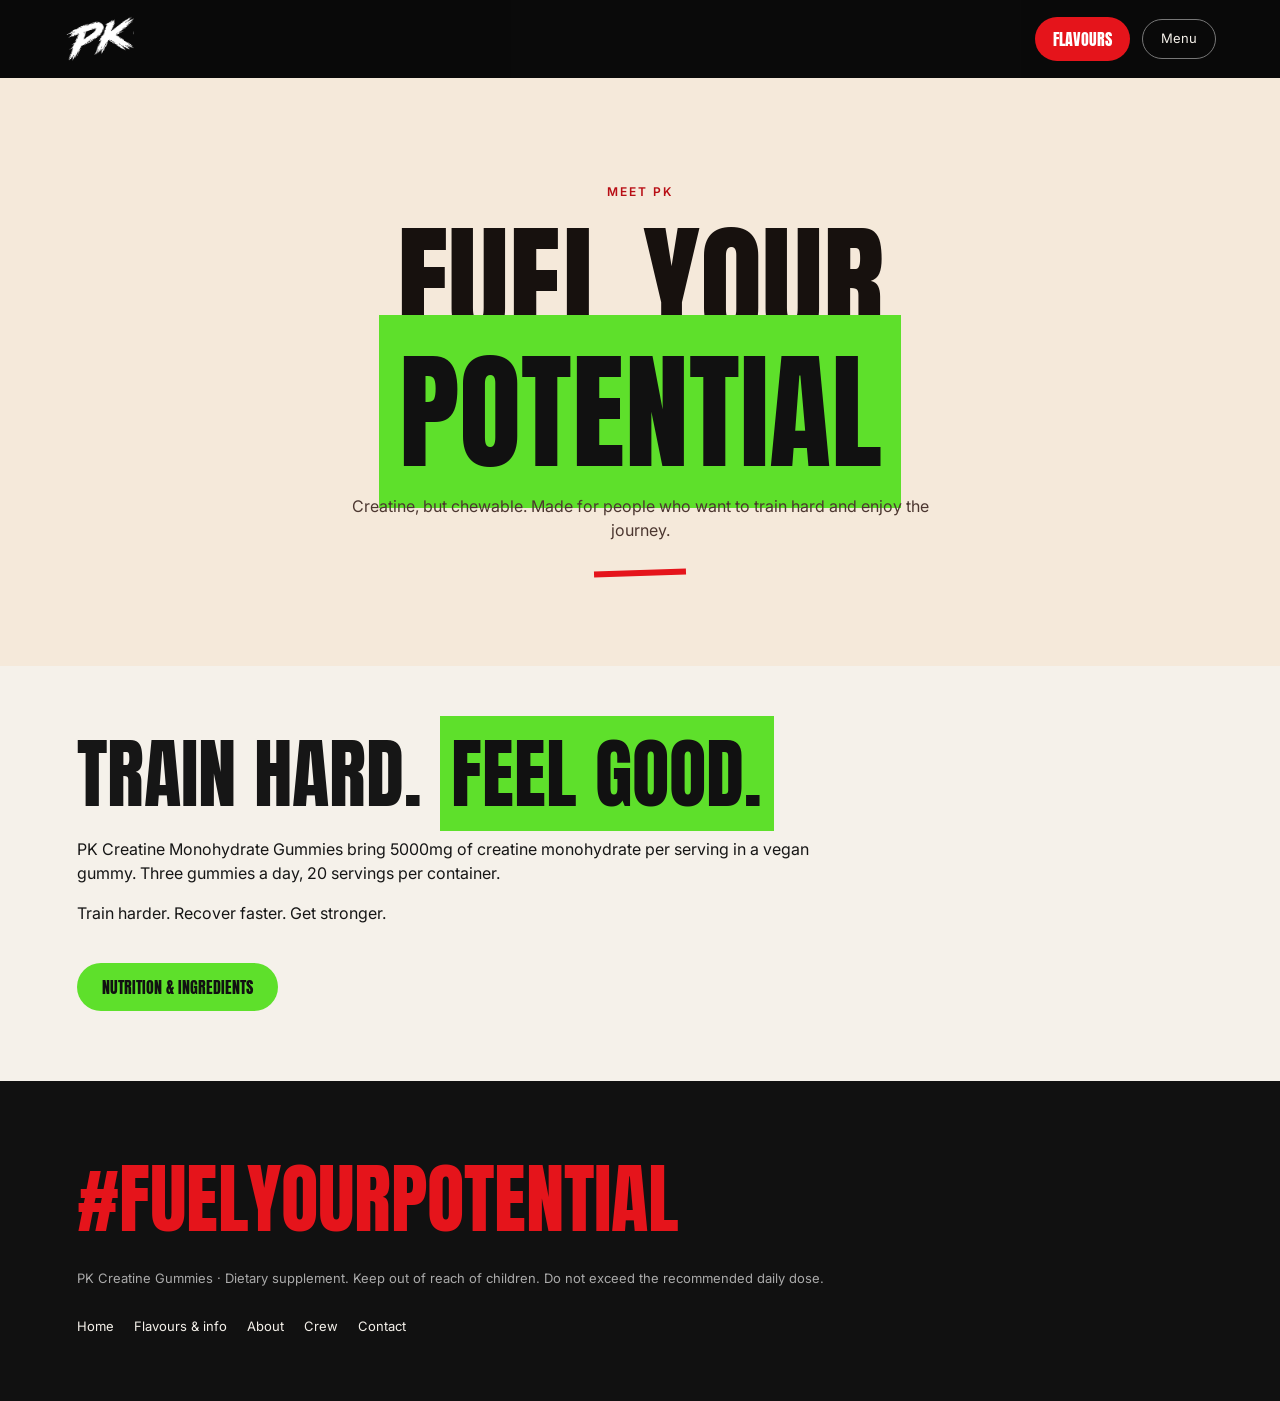
==== commit d2ac63a7: "Consolidate site into five main pages Co-authored-by: arena-agent <297053741+arena-agent@users.norep" ====
--- a/about.html
+++ b/about.html
@@ -1 +1 @@
-<!doctype html><html lang="en"><head><meta charset="utf-8"><meta name="viewport" content="width=device-width, initial-scale=1"><title>About | PK Creatine Gummies</title><link href="https://fonts.googleapis.com/css2?family=Anton&family=Inter:wght@400;600;700&display=swap" rel="stylesheet"><style>:root{--red:#e5141b;--green:#5ee02b;--bone:#f5f1ea}*{box-sizing:border-box}body{margin:0;background:#0a0a0a;color:var(--bone);font:16px/1.5 Inter,system-ui,sans-serif}h1,h2,h3,.brand,.btn{font-family:Anton,Impact,sans-serif;text-transform:uppercase;font-weight:400;line-height:1}a{color:inherit}header{position:sticky;top:0;z-index:5;background:#0a0a0aef;display:flex;align-items:center;justify-content:space-between;padding:16px 5vw;gap:20px}header .brand{font-style:italic;font-size:30px;text-decoration:none}header .brand span{color:var(--red)}nav{display:flex;gap:20px;align-items:center;flex-wrap:wrap}nav a{font-size:13px;text-decoration:none}nav a:hover{color:var(--green)}main{min-height:75vh}.hero{padding:100px 6vw 80px;background:radial-gradient(circle at 85% 20%,#8e0a0f,#120608 55%,#0a0a0a)}.eyebrow{text-transform:uppercase;letter-spacing:.16em;color:var(--green);font-size:12px;font-weight:600}h1{font-size:clamp(58px,10vw,140px);max-width:1000px;margin:18px 0}h1 em,h2 em{font-style:normal;background:var(--green);color:#111;padding:0 .15em}.hero p{max-width:620px;color:#ddd}.section{padding:70px 6vw}.light{background:var(--bone);color:#161616}.section h2{font-size:clamp(40px,6vw,80px);margin:0 0 24px}.grid{display:grid;grid-template-columns:repeat(auto-fit,minmax(230px,1fr));gap:20px}.card{background:#222;border-radius:24px;overflow:hidden}.light .card{background:#fff}.card img{width:100%;aspect-ratio:1;object-fit:cover}.content{padding:24px}.content h3{font-size:32px;margin:0 0 12px}.badge{display:inline-block;background:var(--green);color:#111;padding:6px 10px;border-radius:30px;font-size:11px;font-weight:700;text-transform:uppercase}.btn{display:inline-block;background:var(--green);color:#111;padding:16px 25px;border-radius:40px;text-decoration:none;margin-top:22px}.copy{max-width:750px}.note{font-size:14px;opacity:.75}footer{padding:60px 6vw;background:#111}footer strong{font:clamp(35px,6vw,80px) Anton,Impact,sans-serif;color:var(--red)}footer p{font-size:13px;color:#aaa}footer nav{margin-top:25px}@media(max-width:700px){header{align-items:flex-start}header nav{gap:9px 14px;justify-content:flex-end}header nav a{font-size:11px}.hero{padding-top:70px}}.hero{background:#f5e9da;color:#17110e;text-align:center;position:relative;overflow:hidden;padding:100px 6vw 90px}.hero h1{margin:18px auto}.hero p{color:#4c3730;margin:0 auto;max-width:620px}.hero .eyebrow{color:#b80e15}.hero:after{content:"";display:block;width:92px;height:6px;background:#e5141b;margin:28px auto 0;transform:rotate(-2deg)}.light .card{box-shadow:0 12px 35px #4a231112}.card .content h3{margin-top:10px}.section{position:relative}.card img{transition:transform .4s}.card:hover img{transform:scale(1.025)}@media(max-width:700px){.hero{padding:72px 6vw 65px}}</style><style>header{align-items:center}header .header-actions{display:flex;gap:12px;align-items:center}header .header-shop{background:#e5141b;border-radius:30px;padding:10px 18px;color:white;text-decoration:none;font:16px Anton,Impact,sans-serif;text-transform:uppercase}header details{position:relative}header summary{cursor:pointer;list-style:none;border:1px solid #777;border-radius:30px;padding:9px 18px;font-size:13px}header summary::-webkit-details-marker{display:none}header details nav{position:absolute;top:calc(100% + 12px);right:0;width:min(300px,85vw);display:grid;gap:0;background:#f5f1ea;color:#171717;padding:14px;border-radius:20px;box-shadow:0 16px 60px #0008;max-height:75vh;overflow:auto}header details nav a{padding:10px;border-radius:8px;font-size:15px}header details nav a:hover{background:#e5141b;color:#fff}footer nav a{padding:4px 0}.split{display:grid;grid-template-columns:1fr 1fr;gap:clamp(24px,5vw,80px);align-items:center;max-width:1300px;margin:auto}.split img{width:100%;max-height:540px;object-fit:cover;border-radius:28px;transform:rotate(2deg)}.split h2{margin-top:16px}.product-hero{display:flex;justify-content:center;gap:14px;margin:42px auto 0;max-width:740px}.product-hero img{width:clamp(115px,20vw,220px);aspect-ratio:1;object-fit:cover;border-radius:24px;box-shadow:0 20px 40px #5c221d40}.product-hero img:first-child{transform:rotate(-7deg)}.product-hero img:last-child{transform:rotate(7deg)}a:focus-visible,summary:focus-visible{outline:3px solid #5ee02b;outline-offset:4px}@media(max-width:700px){.split{grid-template-columns:1fr}.split img{max-height:380px}.product-hero img{width:29%}}</style><style>@media (prefers-reduced-motion:no-preference){.hero h1{animation:pk-rise .65s cubic-bezier(.22,1,.36,1) both}.hero p,.hero .product-hero{animation:pk-rise .75s .12s cubic-bezier(.22,1,.36,1) both}@keyframes pk-rise{from{opacity:0;transform:translateY(20px)}to{opacity:1;transform:translateY(0)}}}.btn{transition:transform .2s ease,box-shadow .2s ease}.btn:hover{transform:translateY(-3px);box-shadow:0 8px 20px #0003}@media(prefers-reduced-motion:reduce){.btn,.card img{transition:none}}</style></head><body><header><a class="brand" href="index.html" aria-label="PK home"><img src="assets/pk-logo.png" alt="PK" style="display:block;width:70px;height:46px;object-fit:contain"></a><div class="header-actions"><a class="header-shop" href="shop.html">Flavours</a><details><summary>Menu</summary><nav aria-label="Main navigation"><a href="index.html">Home</a><a href="shop.html">Flavours</a><a href="about.html">About</a><a href="nutrition.html">Nutrition</a><a href="guide.html">Product guide</a><a href="faq.html">FAQ</a><a href="crew.html">Crew</a><a href="stockists.html">Stockists</a><a href="wholesale.html">Stock PK</a><a href="talks.html">Tasty talks</a><a href="contact.html">Contact</a></nav></details></div></header><main><section class="hero"><span class="eyebrow">Meet PK</span><h1>Fuel your <em>potential</em></h1><p>Creatine, but chewable. Made for people who want to train hard and enjoy the journey.</p></section><section class="section light"><div class="copy"><h2>Train hard. <em>Feel good.</em></h2><p>PK Creatine Monohydrate Gummies bring 5000mg of creatine monohydrate per serving in a vegan gummy. Three gummies a day, 20 servings per container.</p><p>Train harder. Recover faster. Get stronger.</p><a class="btn" href="index.html#nut">Nutrition &amp; ingredients</a></div></section></main><footer><strong>#FUELYOURPOTENTIAL</strong><p>PK Creatine Gummies · Dietary supplement. Keep out of reach of children. Do not exceed the recommended daily dose.</p><nav aria-label="Footer navigation"><a href="index.html">Home</a><a href="shop.html">Flavours</a><a href="about.html">About</a><a href="nutrition.html">Nutrition</a><a href="guide.html">Product guide</a><a href="faq.html">FAQ</a><a href="crew.html">Crew</a><a href="stockists.html">Stockists</a><a href="wholesale.html">Stock PK</a><a href="talks.html">Tasty talks</a><a href="contact.html">Contact</a></nav></footer></body></html>+<!doctype html><html lang="en"><head><meta charset="utf-8"><meta name="viewport" content="width=device-width, initial-scale=1"><title>About | PK Creatine Gummies</title><link href="https://fonts.googleapis.com/css2?family=Anton&family=Inter:wght@400;600;700&display=swap" rel="stylesheet"><style>:root{--red:#e5141b;--green:#5ee02b;--bone:#f5f1ea}*{box-sizing:border-box}body{margin:0;background:#0a0a0a;color:var(--bone);font:16px/1.5 Inter,system-ui,sans-serif}h1,h2,h3,.brand,.btn{font-family:Anton,Impact,sans-serif;text-transform:uppercase;font-weight:400;line-height:1}a{color:inherit}header{position:sticky;top:0;z-index:5;background:#0a0a0aef;display:flex;align-items:center;justify-content:space-between;padding:16px 5vw;gap:20px}header .brand{font-style:italic;font-size:30px;text-decoration:none}header .brand span{color:var(--red)}nav{display:flex;gap:20px;align-items:center;flex-wrap:wrap}nav a{font-size:13px;text-decoration:none}nav a:hover{color:var(--green)}main{min-height:75vh}.hero{padding:100px 6vw 80px;background:radial-gradient(circle at 85% 20%,#8e0a0f,#120608 55%,#0a0a0a)}.eyebrow{text-transform:uppercase;letter-spacing:.16em;color:var(--green);font-size:12px;font-weight:600}h1{font-size:clamp(58px,10vw,140px);max-width:1000px;margin:18px 0}h1 em,h2 em{font-style:normal;background:var(--green);color:#111;padding:0 .15em}.hero p{max-width:620px;color:#ddd}.section{padding:70px 6vw}.light{background:var(--bone);color:#161616}.section h2{font-size:clamp(40px,6vw,80px);margin:0 0 24px}.grid{display:grid;grid-template-columns:repeat(auto-fit,minmax(230px,1fr));gap:20px}.card{background:#222;border-radius:24px;overflow:hidden}.light .card{background:#fff}.card img{width:100%;aspect-ratio:1;object-fit:cover}.content{padding:24px}.content h3{font-size:32px;margin:0 0 12px}.badge{display:inline-block;background:var(--green);color:#111;padding:6px 10px;border-radius:30px;font-size:11px;font-weight:700;text-transform:uppercase}.btn{display:inline-block;background:var(--green);color:#111;padding:16px 25px;border-radius:40px;text-decoration:none;margin-top:22px}.copy{max-width:750px}.note{font-size:14px;opacity:.75}footer{padding:60px 6vw;background:#111}footer strong{font:clamp(35px,6vw,80px) Anton,Impact,sans-serif;color:var(--red)}footer p{font-size:13px;color:#aaa}footer nav{margin-top:25px}@media(max-width:700px){header{align-items:flex-start}header nav{gap:9px 14px;justify-content:flex-end}header nav a{font-size:11px}.hero{padding-top:70px}}.hero{background:#f5e9da;color:#17110e;text-align:center;position:relative;overflow:hidden;padding:100px 6vw 90px}.hero h1{margin:18px auto}.hero p{color:#4c3730;margin:0 auto;max-width:620px}.hero .eyebrow{color:#b80e15}.hero:after{content:"";display:block;width:92px;height:6px;background:#e5141b;margin:28px auto 0;transform:rotate(-2deg)}.light .card{box-shadow:0 12px 35px #4a231112}.card .content h3{margin-top:10px}.section{position:relative}.card img{transition:transform .4s}.card:hover img{transform:scale(1.025)}@media(max-width:700px){.hero{padding:72px 6vw 65px}}</style><style>header{align-items:center}header .header-actions{display:flex;gap:12px;align-items:center}header .header-shop{background:#e5141b;border-radius:30px;padding:10px 18px;color:white;text-decoration:none;font:16px Anton,Impact,sans-serif;text-transform:uppercase}header details{position:relative}header summary{cursor:pointer;list-style:none;border:1px solid #777;border-radius:30px;padding:9px 18px;font-size:13px}header summary::-webkit-details-marker{display:none}header details nav{position:absolute;top:calc(100% + 12px);right:0;width:min(300px,85vw);display:grid;gap:0;background:#f5f1ea;color:#171717;padding:14px;border-radius:20px;box-shadow:0 16px 60px #0008;max-height:75vh;overflow:auto}header details nav a{padding:10px;border-radius:8px;font-size:15px}header details nav a:hover{background:#e5141b;color:#fff}footer nav a{padding:4px 0}.split{display:grid;grid-template-columns:1fr 1fr;gap:clamp(24px,5vw,80px);align-items:center;max-width:1300px;margin:auto}.split img{width:100%;max-height:540px;object-fit:cover;border-radius:28px;transform:rotate(2deg)}.split h2{margin-top:16px}.product-hero{display:flex;justify-content:center;gap:14px;margin:42px auto 0;max-width:740px}.product-hero img{width:clamp(115px,20vw,220px);aspect-ratio:1;object-fit:cover;border-radius:24px;box-shadow:0 20px 40px #5c221d40}.product-hero img:first-child{transform:rotate(-7deg)}.product-hero img:last-child{transform:rotate(7deg)}a:focus-visible,summary:focus-visible{outline:3px solid #5ee02b;outline-offset:4px}@media(max-width:700px){.split{grid-template-columns:1fr}.split img{max-height:380px}.product-hero img{width:29%}}</style><style>@media (prefers-reduced-motion:no-preference){.hero h1{animation:pk-rise .65s cubic-bezier(.22,1,.36,1) both}.hero p,.hero .product-hero{animation:pk-rise .75s .12s cubic-bezier(.22,1,.36,1) both}@keyframes pk-rise{from{opacity:0;transform:translateY(20px)}to{opacity:1;transform:translateY(0)}}}.btn{transition:transform .2s ease,box-shadow .2s ease}.btn:hover{transform:translateY(-3px);box-shadow:0 8px 20px #0003}@media(prefers-reduced-motion:reduce){.btn,.card img{transition:none}}</style></head><body><header><a class="brand" href="index.html" aria-label="PK home"><img src="assets/pk-logo.png" alt="PK" style="display:block;width:70px;height:46px;object-fit:contain"></a><div class="header-actions"><a class="header-shop" href="shop.html">Flavours</a><details><summary>Menu</summary><nav aria-label="Main navigation"><a href="index.html">Home</a><a href="shop.html">Flavours &amp; info</a><a href="about.html">About</a><a href="crew.html">Crew</a><a href="contact.html">Contact</a></nav></details></div></header><main><section class="hero"><span class="eyebrow">Meet PK</span><h1>Fuel your <em>potential</em></h1><p>Creatine, but chewable. Made for people who want to train hard and enjoy the journey.</p></section><section class="section light"><div class="copy"><h2>Train hard. <em>Feel good.</em></h2><p>PK Creatine Monohydrate Gummies bring 5000mg of creatine monohydrate per serving in a vegan gummy. Three gummies a day, 20 servings per container.</p><p>Train harder. Recover faster. Get stronger.</p><a class="btn" href="index.html#nut">Nutrition &amp; ingredients</a></div></section></main><footer><strong>#FUELYOURPOTENTIAL</strong><p>PK Creatine Gummies · Dietary supplement. Keep out of reach of children. Do not exceed the recommended daily dose.</p><nav aria-label="Footer navigation"><a href="index.html">Home</a><a href="shop.html">Flavours &amp; info</a><a href="about.html">About</a><a href="crew.html">Crew</a><a href="contact.html">Contact</a></nav></footer></body></html>
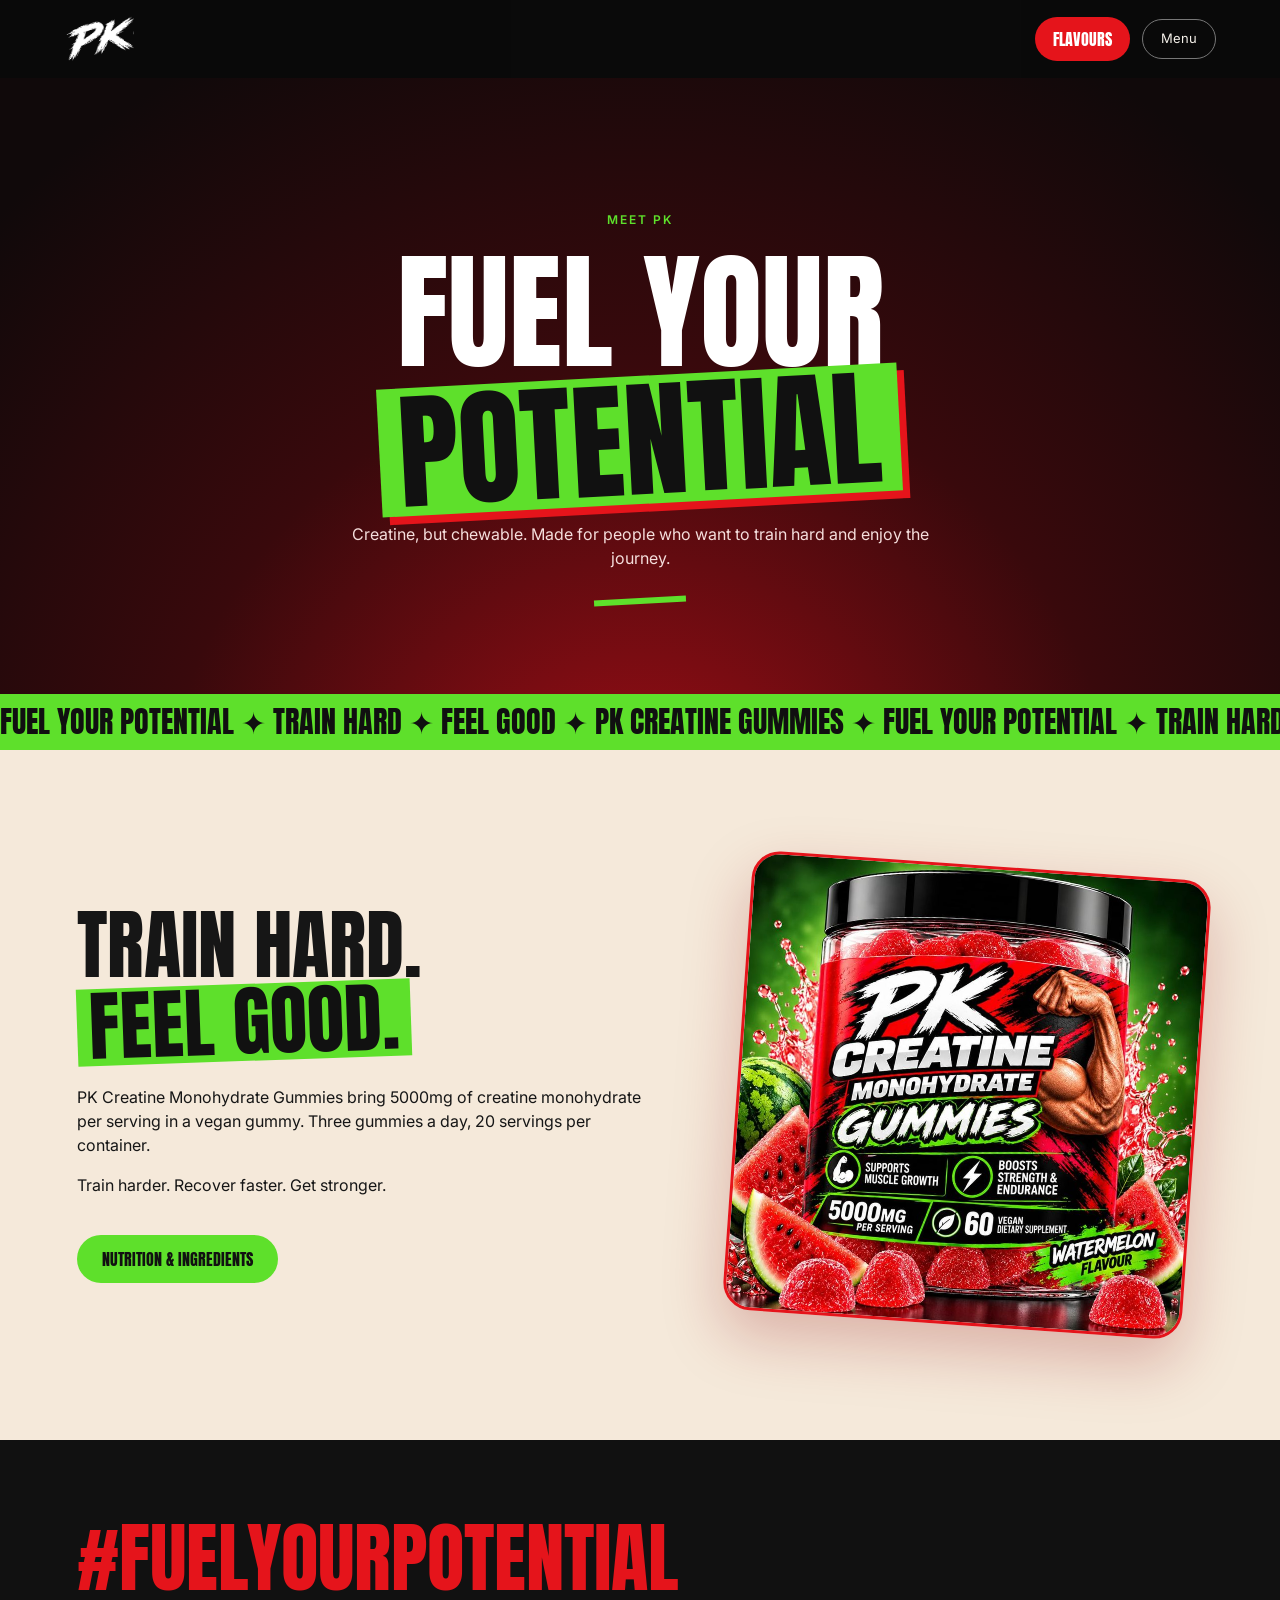
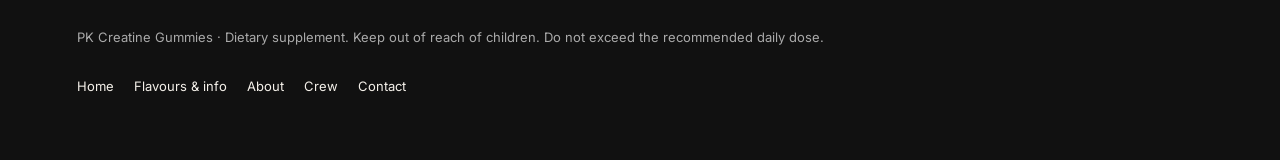
==== commit 692fc28e: "Bring homepage energy to supporting pages Co-authored-by: arena-agent <297053741+arena-agent@users.n" ====
--- a/about.html
+++ b/about.html
@@ -1 +1 @@
-<!doctype html><html lang="en"><head><meta charset="utf-8"><meta name="viewport" content="width=device-width, initial-scale=1"><title>About | PK Creatine Gummies</title><link href="https://fonts.googleapis.com/css2?family=Anton&family=Inter:wght@400;600;700&display=swap" rel="stylesheet"><style>:root{--red:#e5141b;--green:#5ee02b;--bone:#f5f1ea}*{box-sizing:border-box}body{margin:0;background:#0a0a0a;color:var(--bone);font:16px/1.5 Inter,system-ui,sans-serif}h1,h2,h3,.brand,.btn{font-family:Anton,Impact,sans-serif;text-transform:uppercase;font-weight:400;line-height:1}a{color:inherit}header{position:sticky;top:0;z-index:5;background:#0a0a0aef;display:flex;align-items:center;justify-content:space-between;padding:16px 5vw;gap:20px}header .brand{font-style:italic;font-size:30px;text-decoration:none}header .brand span{color:var(--red)}nav{display:flex;gap:20px;align-items:center;flex-wrap:wrap}nav a{font-size:13px;text-decoration:none}nav a:hover{color:var(--green)}main{min-height:75vh}.hero{padding:100px 6vw 80px;background:radial-gradient(circle at 85% 20%,#8e0a0f,#120608 55%,#0a0a0a)}.eyebrow{text-transform:uppercase;letter-spacing:.16em;color:var(--green);font-size:12px;font-weight:600}h1{font-size:clamp(58px,10vw,140px);max-width:1000px;margin:18px 0}h1 em,h2 em{font-style:normal;background:var(--green);color:#111;padding:0 .15em}.hero p{max-width:620px;color:#ddd}.section{padding:70px 6vw}.light{background:var(--bone);color:#161616}.section h2{font-size:clamp(40px,6vw,80px);margin:0 0 24px}.grid{display:grid;grid-template-columns:repeat(auto-fit,minmax(230px,1fr));gap:20px}.card{background:#222;border-radius:24px;overflow:hidden}.light .card{background:#fff}.card img{width:100%;aspect-ratio:1;object-fit:cover}.content{padding:24px}.content h3{font-size:32px;margin:0 0 12px}.badge{display:inline-block;background:var(--green);color:#111;padding:6px 10px;border-radius:30px;font-size:11px;font-weight:700;text-transform:uppercase}.btn{display:inline-block;background:var(--green);color:#111;padding:16px 25px;border-radius:40px;text-decoration:none;margin-top:22px}.copy{max-width:750px}.note{font-size:14px;opacity:.75}footer{padding:60px 6vw;background:#111}footer strong{font:clamp(35px,6vw,80px) Anton,Impact,sans-serif;color:var(--red)}footer p{font-size:13px;color:#aaa}footer nav{margin-top:25px}@media(max-width:700px){header{align-items:flex-start}header nav{gap:9px 14px;justify-content:flex-end}header nav a{font-size:11px}.hero{padding-top:70px}}.hero{background:#f5e9da;color:#17110e;text-align:center;position:relative;overflow:hidden;padding:100px 6vw 90px}.hero h1{margin:18px auto}.hero p{color:#4c3730;margin:0 auto;max-width:620px}.hero .eyebrow{color:#b80e15}.hero:after{content:"";display:block;width:92px;height:6px;background:#e5141b;margin:28px auto 0;transform:rotate(-2deg)}.light .card{box-shadow:0 12px 35px #4a231112}.card .content h3{margin-top:10px}.section{position:relative}.card img{transition:transform .4s}.card:hover img{transform:scale(1.025)}@media(max-width:700px){.hero{padding:72px 6vw 65px}}</style><style>header{align-items:center}header .header-actions{display:flex;gap:12px;align-items:center}header .header-shop{background:#e5141b;border-radius:30px;padding:10px 18px;color:white;text-decoration:none;font:16px Anton,Impact,sans-serif;text-transform:uppercase}header details{position:relative}header summary{cursor:pointer;list-style:none;border:1px solid #777;border-radius:30px;padding:9px 18px;font-size:13px}header summary::-webkit-details-marker{display:none}header details nav{position:absolute;top:calc(100% + 12px);right:0;width:min(300px,85vw);display:grid;gap:0;background:#f5f1ea;color:#171717;padding:14px;border-radius:20px;box-shadow:0 16px 60px #0008;max-height:75vh;overflow:auto}header details nav a{padding:10px;border-radius:8px;font-size:15px}header details nav a:hover{background:#e5141b;color:#fff}footer nav a{padding:4px 0}.split{display:grid;grid-template-columns:1fr 1fr;gap:clamp(24px,5vw,80px);align-items:center;max-width:1300px;margin:auto}.split img{width:100%;max-height:540px;object-fit:cover;border-radius:28px;transform:rotate(2deg)}.split h2{margin-top:16px}.product-hero{display:flex;justify-content:center;gap:14px;margin:42px auto 0;max-width:740px}.product-hero img{width:clamp(115px,20vw,220px);aspect-ratio:1;object-fit:cover;border-radius:24px;box-shadow:0 20px 40px #5c221d40}.product-hero img:first-child{transform:rotate(-7deg)}.product-hero img:last-child{transform:rotate(7deg)}a:focus-visible,summary:focus-visible{outline:3px solid #5ee02b;outline-offset:4px}@media(max-width:700px){.split{grid-template-columns:1fr}.split img{max-height:380px}.product-hero img{width:29%}}</style><style>@media (prefers-reduced-motion:no-preference){.hero h1{animation:pk-rise .65s cubic-bezier(.22,1,.36,1) both}.hero p,.hero .product-hero{animation:pk-rise .75s .12s cubic-bezier(.22,1,.36,1) both}@keyframes pk-rise{from{opacity:0;transform:translateY(20px)}to{opacity:1;transform:translateY(0)}}}.btn{transition:transform .2s ease,box-shadow .2s ease}.btn:hover{transform:translateY(-3px);box-shadow:0 8px 20px #0003}@media(prefers-reduced-motion:reduce){.btn,.card img{transition:none}}</style></head><body><header><a class="brand" href="index.html" aria-label="PK home"><img src="assets/pk-logo.png" alt="PK" style="display:block;width:70px;height:46px;object-fit:contain"></a><div class="header-actions"><a class="header-shop" href="shop.html">Flavours</a><details><summary>Menu</summary><nav aria-label="Main navigation"><a href="index.html">Home</a><a href="shop.html">Flavours &amp; info</a><a href="about.html">About</a><a href="crew.html">Crew</a><a href="contact.html">Contact</a></nav></details></div></header><main><section class="hero"><span class="eyebrow">Meet PK</span><h1>Fuel your <em>potential</em></h1><p>Creatine, but chewable. Made for people who want to train hard and enjoy the journey.</p></section><section class="section light"><div class="copy"><h2>Train hard. <em>Feel good.</em></h2><p>PK Creatine Monohydrate Gummies bring 5000mg of creatine monohydrate per serving in a vegan gummy. Three gummies a day, 20 servings per container.</p><p>Train harder. Recover faster. Get stronger.</p><a class="btn" href="index.html#nut">Nutrition &amp; ingredients</a></div></section></main><footer><strong>#FUELYOURPOTENTIAL</strong><p>PK Creatine Gummies · Dietary supplement. Keep out of reach of children. Do not exceed the recommended daily dose.</p><nav aria-label="Footer navigation"><a href="index.html">Home</a><a href="shop.html">Flavours &amp; info</a><a href="about.html">About</a><a href="crew.html">Crew</a><a href="contact.html">Contact</a></nav></footer></body></html>+<!doctype html><html lang="en"><head><meta charset="utf-8"><meta name="viewport" content="width=device-width, initial-scale=1"><title>About | PK Creatine Gummies</title><link href="https://fonts.googleapis.com/css2?family=Anton&family=Inter:wght@400;600;700&display=swap" rel="stylesheet"><style>:root{--red:#e5141b;--green:#5ee02b;--bone:#f5f1ea}*{box-sizing:border-box}body{margin:0;background:#0a0a0a;color:var(--bone);font:16px/1.5 Inter,system-ui,sans-serif}h1,h2,h3,.brand,.btn{font-family:Anton,Impact,sans-serif;text-transform:uppercase;font-weight:400;line-height:1}a{color:inherit}header{position:sticky;top:0;z-index:5;background:#0a0a0aef;display:flex;align-items:center;justify-content:space-between;padding:16px 5vw;gap:20px}header .brand{font-style:italic;font-size:30px;text-decoration:none}header .brand span{color:var(--red)}nav{display:flex;gap:20px;align-items:center;flex-wrap:wrap}nav a{font-size:13px;text-decoration:none}nav a:hover{color:var(--green)}main{min-height:75vh}.hero{padding:100px 6vw 80px;background:radial-gradient(circle at 85% 20%,#8e0a0f,#120608 55%,#0a0a0a)}.eyebrow{text-transform:uppercase;letter-spacing:.16em;color:var(--green);font-size:12px;font-weight:600}h1{font-size:clamp(58px,10vw,140px);max-width:1000px;margin:18px 0}h1 em,h2 em{font-style:normal;background:var(--green);color:#111;padding:0 .15em}.hero p{max-width:620px;color:#ddd}.section{padding:70px 6vw}.light{background:var(--bone);color:#161616}.section h2{font-size:clamp(40px,6vw,80px);margin:0 0 24px}.grid{display:grid;grid-template-columns:repeat(auto-fit,minmax(230px,1fr));gap:20px}.card{background:#222;border-radius:24px;overflow:hidden}.light .card{background:#fff}.card img{width:100%;aspect-ratio:1;object-fit:cover}.content{padding:24px}.content h3{font-size:32px;margin:0 0 12px}.badge{display:inline-block;background:var(--green);color:#111;padding:6px 10px;border-radius:30px;font-size:11px;font-weight:700;text-transform:uppercase}.btn{display:inline-block;background:var(--green);color:#111;padding:16px 25px;border-radius:40px;text-decoration:none;margin-top:22px}.copy{max-width:750px}.note{font-size:14px;opacity:.75}footer{padding:60px 6vw;background:#111}footer strong{font:clamp(35px,6vw,80px) Anton,Impact,sans-serif;color:var(--red)}footer p{font-size:13px;color:#aaa}footer nav{margin-top:25px}@media(max-width:700px){header{align-items:flex-start}header nav{gap:9px 14px;justify-content:flex-end}header nav a{font-size:11px}.hero{padding-top:70px}}.hero{background:#f5e9da;color:#17110e;text-align:center;position:relative;overflow:hidden;padding:100px 6vw 90px}.hero h1{margin:18px auto}.hero p{color:#4c3730;margin:0 auto;max-width:620px}.hero .eyebrow{color:#b80e15}.hero:after{content:"";display:block;width:92px;height:6px;background:#e5141b;margin:28px auto 0;transform:rotate(-2deg)}.light .card{box-shadow:0 12px 35px #4a231112}.card .content h3{margin-top:10px}.section{position:relative}.card img{transition:transform .4s}.card:hover img{transform:scale(1.025)}@media(max-width:700px){.hero{padding:72px 6vw 65px}}</style><style>header{align-items:center}header .header-actions{display:flex;gap:12px;align-items:center}header .header-shop{background:#e5141b;border-radius:30px;padding:10px 18px;color:white;text-decoration:none;font:16px Anton,Impact,sans-serif;text-transform:uppercase}header details{position:relative}header summary{cursor:pointer;list-style:none;border:1px solid #777;border-radius:30px;padding:9px 18px;font-size:13px}header summary::-webkit-details-marker{display:none}header details nav{position:absolute;top:calc(100% + 12px);right:0;width:min(300px,85vw);display:grid;gap:0;background:#f5f1ea;color:#171717;padding:14px;border-radius:20px;box-shadow:0 16px 60px #0008;max-height:75vh;overflow:auto}header details nav a{padding:10px;border-radius:8px;font-size:15px}header details nav a:hover{background:#e5141b;color:#fff}footer nav a{padding:4px 0}.split{display:grid;grid-template-columns:1fr 1fr;gap:clamp(24px,5vw,80px);align-items:center;max-width:1300px;margin:auto}.split img{width:100%;max-height:540px;object-fit:cover;border-radius:28px;transform:rotate(2deg)}.split h2{margin-top:16px}.product-hero{display:flex;justify-content:center;gap:14px;margin:42px auto 0;max-width:740px}.product-hero img{width:clamp(115px,20vw,220px);aspect-ratio:1;object-fit:cover;border-radius:24px;box-shadow:0 20px 40px #5c221d40}.product-hero img:first-child{transform:rotate(-7deg)}.product-hero img:last-child{transform:rotate(7deg)}a:focus-visible,summary:focus-visible{outline:3px solid #5ee02b;outline-offset:4px}@media(max-width:700px){.split{grid-template-columns:1fr}.split img{max-height:380px}.product-hero img{width:29%}}</style><style>@media (prefers-reduced-motion:no-preference){.hero h1{animation:pk-rise .65s cubic-bezier(.22,1,.36,1) both}.hero p,.hero .product-hero{animation:pk-rise .75s .12s cubic-bezier(.22,1,.36,1) both}@keyframes pk-rise{from{opacity:0;transform:translateY(20px)}to{opacity:1;transform:translateY(0)}}}.btn{transition:transform .2s ease,box-shadow .2s ease}.btn:hover{transform:translateY(-3px);box-shadow:0 8px 20px #0003}@media(prefers-reduced-motion:reduce){.btn,.card img{transition:none}}</style><link rel="stylesheet" href="assets/pages.css"><script defer src="assets/pages.js"></script></head><body><header><a class="brand" href="index.html" aria-label="PK home"><img src="assets/pk-logo.png" alt="PK" style="display:block;width:70px;height:46px;object-fit:contain"></a><div class="header-actions"><a class="header-shop" href="shop.html">Flavours</a><details><summary>Menu</summary><nav aria-label="Main navigation"><a href="index.html">Home</a><a href="shop.html">Flavours &amp; info</a><a href="about.html">About</a><a href="crew.html">Crew</a><a href="contact.html">Contact</a></nav></details></div></header><main><section class="hero"><span class="eyebrow">Meet PK</span><h1>Fuel your <em>potential</em></h1><p>Creatine, but chewable. Made for people who want to train hard and enjoy the journey.</p></section><div class="pk-ribbon" aria-hidden="true"><span>FUEL YOUR POTENTIAL ✦ TRAIN HARD ✦ FEEL GOOD ✦ PK CREATINE GUMMIES ✦ FUEL YOUR POTENTIAL ✦ TRAIN HARD ✦ FEEL GOOD ✦ PK CREATINE GUMMIES ✦ </span></div><section class="section light"><div class="pk-feature"><div class="copy"><h2>Train hard. <em>Feel good.</em></h2><p>PK Creatine Monohydrate Gummies bring 5000mg of creatine monohydrate per serving in a vegan gummy. Three gummies a day, 20 servings per container.</p><p>Train harder. Recover faster. Get stronger.</p><a class="btn" href="index.html#nut">Nutrition &amp; ingredients</a></div><img src="assets/watermelon.jpg" alt="PK watermelon creatine gummies"></div></section></main><footer><strong>#FUELYOURPOTENTIAL</strong><p>PK Creatine Gummies · Dietary supplement. Keep out of reach of children. Do not exceed the recommended daily dose.</p><nav aria-label="Footer navigation"><a href="index.html">Home</a><a href="shop.html">Flavours &amp; info</a><a href="about.html">About</a><a href="crew.html">Crew</a><a href="contact.html">Contact</a></nav></footer></body></html>
--- a/assets/pages.css
+++ b/assets/pages.css
@@ -0,0 +1,28 @@
+/* The same bold, playful energy as the homepage, tuned for longer pages. */
+html{scroll-behavior:smooth;scroll-padding-top:90px}
+body{overflow-x:hidden}
+.hero{background:radial-gradient(circle at 50% 125%,#a40e16,#39090c 48%,#10090a 90%);color:#fff;padding:clamp(80px,10vw,140px) 6vw 90px}
+.hero p{color:#f5dedc}.hero .eyebrow{color:#5ee02b}.hero:after{background:#5ee02b;transform:rotate(-3deg)}
+.hero h1 em{display:inline-block;transform:rotate(-3deg);box-shadow:7px 8px 0 #e5141b}
+.hero .product-hero img{border:3px solid #fff;box-shadow:0 20px 45px #0007;transition:transform .35s ease}
+.hero .product-hero img:hover{transform:rotate(0) translateY(-8px)}
+.pk-ribbon{overflow:hidden;background:#5ee02b;color:#101010;padding:13px 0;white-space:nowrap;font:400 clamp(20px,3vw,30px)/1 Anton,Impact,sans-serif;text-transform:uppercase}
+.pk-ribbon span{display:block;width:max-content;animation:pk-marquee 22s linear infinite}
+@keyframes pk-marquee{to{transform:translateX(-50%)}}
+.section{scroll-margin-top:90px;padding:clamp(65px,9vw,120px) 6vw}
+.section h2 em{display:inline-block;transform:rotate(-2deg)}
+.section.light:nth-of-type(even){background:#f5e9da}
+.section .card{transition:transform .3s ease,box-shadow .3s ease}
+.section .card:hover{transform:translateY(-7px) rotate(-1deg);box-shadow:0 18px 40px #3e181b29}
+.section .card:nth-child(3n + 2) .badge{background:#e5141b;color:#fff}
+.section .split img{box-shadow:0 18px 45px #8e0a0f35;border:3px solid #e5141b}
+.section .btn{background:#5ee02b}.section .btn:hover{background:#e5141b;color:#fff}
+.page-jumps{display:flex;gap:10px;justify-content:center;flex-wrap:wrap;margin:30px auto 0}
+.page-jumps a{color:#fff;text-decoration:none;border:1px solid #ffffff88;border-radius:99px;padding:9px 16px;font-size:13px;font-weight:700;transition:background .2s,color .2s}
+.page-jumps a:hover,.page-jumps a:focus-visible{background:#5ee02b;color:#111;border-color:#5ee02b}
+.pk-feature{display:grid;grid-template-columns:1.1fr .9fr;gap:clamp(30px,6vw,90px);align-items:center}
+.pk-feature img{display:block;width:100%;max-width:460px;margin:auto;border-radius:28px;transform:rotate(4deg);box-shadow:0 25px 60px #8e0a0f40;border:3px solid #e5141b}
+.pk-reveal{opacity:0;transform:translateY(28px);transition:opacity .65s ease,transform .65s cubic-bezier(.22,1,.36,1)}
+.pk-reveal.is-visible{opacity:1;transform:none}
+@media(max-width:700px){.hero{padding:78px 6vw 75px}.pk-feature{grid-template-columns:1fr}.pk-feature img{max-width:300px}.section .card:hover{transform:none}}
+@media(prefers-reduced-motion:reduce){html{scroll-behavior:auto}.pk-ribbon span{animation:none}.pk-reveal{opacity:1;transform:none;transition:none}.section .card,.hero .product-hero img,.page-jumps a{transition:none}.section .card:hover,.hero .product-hero img:hover{transform:none}}
